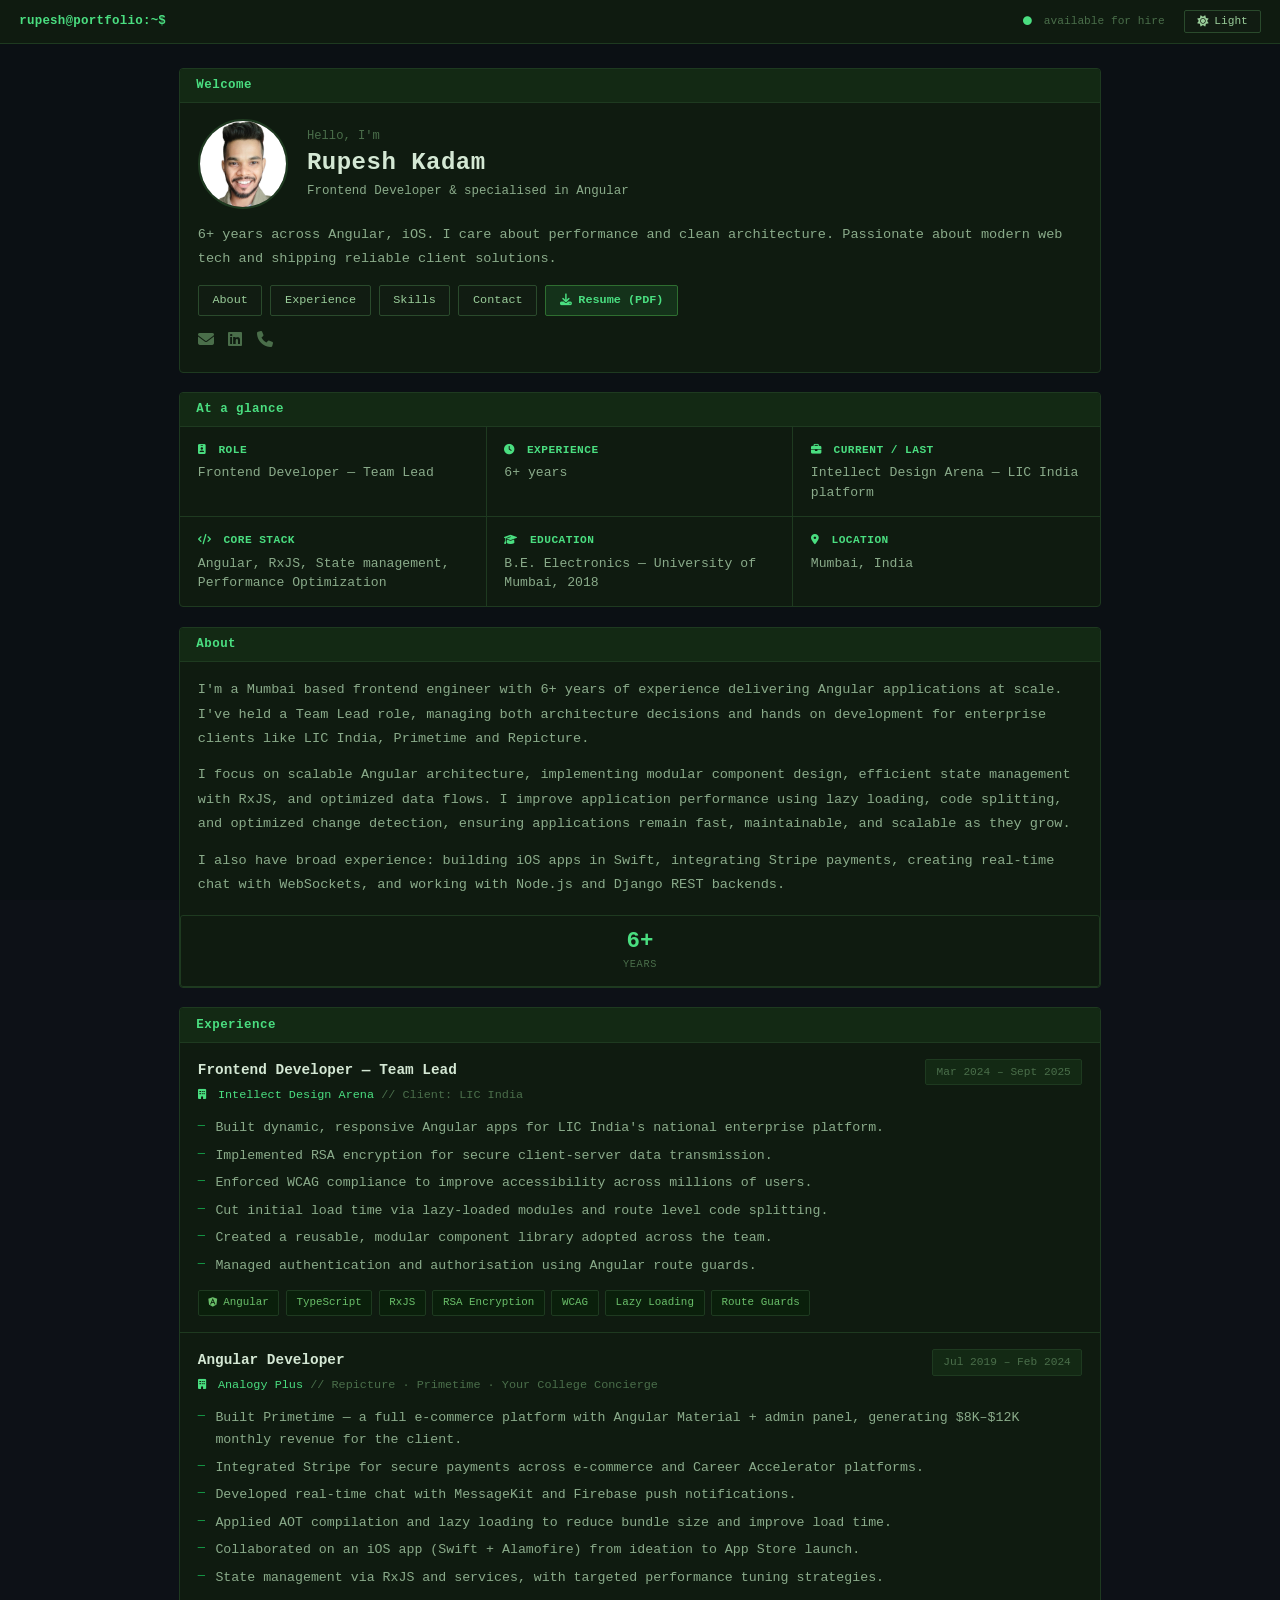
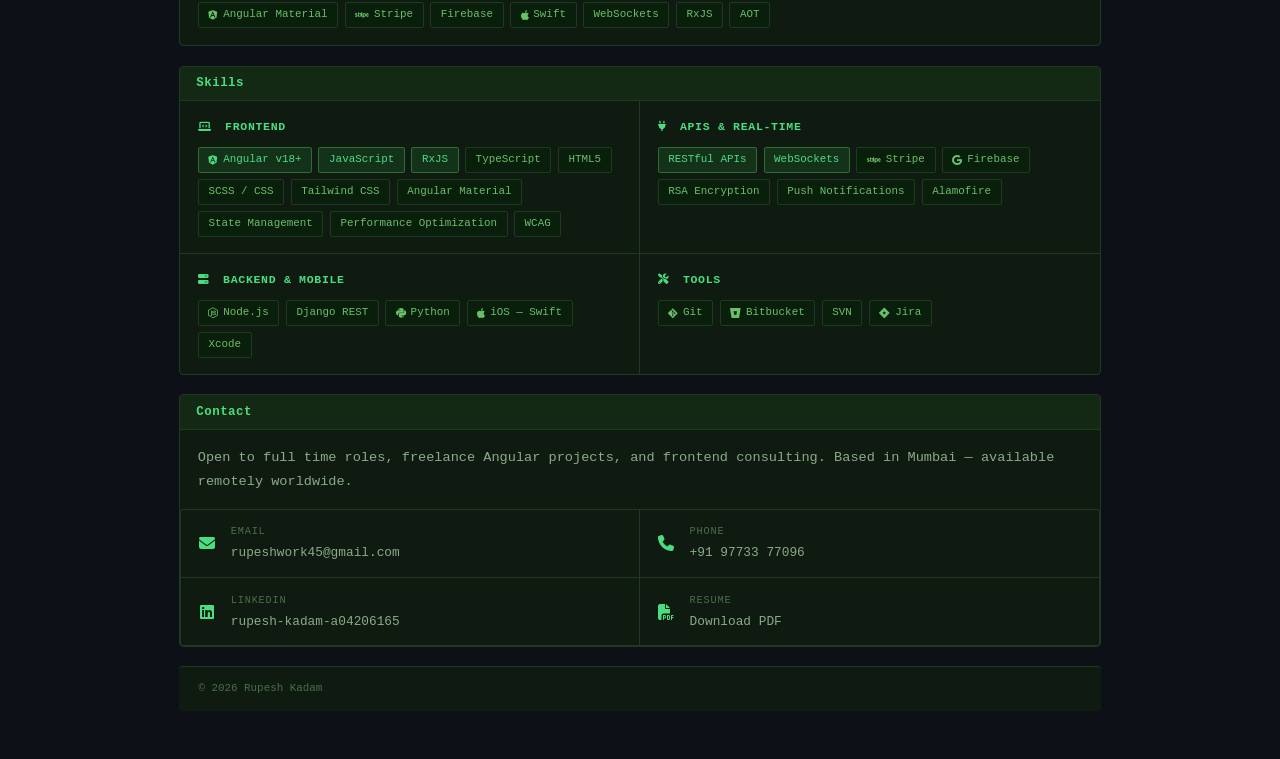
==== index.html @ ae4f2c6d "new site yayyy" ====
<!DOCTYPE html>
<html lang="en" data-theme="dark">
<head>
  <meta charset="UTF-8" />
  <meta name="viewport" content="width=device-width, initial-scale=1.0"/>
  <title>Rupesh Kadam — Angular Developer</title>
  <link rel="stylesheet" href="https://cdnjs.cloudflare.com/ajax/libs/font-awesome/6.5.1/css/all.min.css"/>
  <link rel="stylesheet" href="style2.css"/>
</head>
<body>
<canvas id="matrix-bg"></canvas>
  <!-- ░░ HEADER BAR ░░ -->
  <div class="topbar">
    <span class="topbar-name">rupesh@portfolio:~$</span>
    <div class="topbar-right">
      <span class="topbar-status"><i class="fa-solid fa-circle"></i> available for hire</span>
      <button id="themeToggle" class="theme-toggle">
        <i class="fa-solid fa-sun" id="themeIcon"></i>
        <span id="themeLabel">Light</span>
      </button>
    </div>
  </div>

  <main>

    <!-- ░░ SECTION: WELCOME ░░ -->
    <section class="card" id="welcome">
      <div class="card-label">Welcome</div>
      <div class="welcome-top">
        <img src="rupesh.jpg" alt="Rupesh Kadam" class="avatar"/>
        <div class="welcome-intro">
          <p class="hello-line">Hello, I'm</p>
          <h1 class="name">Rupesh Kadam</h1>
          <p class="tagline">Frontend Developer &amp; specialised in Angular</p>
        </div>
      </div>
      <p class="bio">
        6+ years across Angular, iOS. I care about performance and clean architecture. Passionate about modern web tech and shipping reliable client solutions.
      </p>
      <div class="btn-row">
        <a href="#about" class="btn">About</a>
        <a href="#experience" class="btn">Experience</a>
        <a href="#skills" class="btn">Skills</a>
        <a href="#contact" class="btn">Contact</a>
        <a href="rupeshresume2026.pdf" download class="btn btn-accent"><i class="fa-solid fa-download"></i> Resume (PDF)</a>
      </div>
      <div class="social-row">
        <a href="mailto:rupeshwork45@gmail.com" title="Email"><i class="fa-solid fa-envelope"></i></a>
        <a href="https://www.linkedin.com/in/rupesh-kadam-a04206165/" target="_blank" title="LinkedIn"><i class="fa-brands fa-linkedin"></i></a>
        <a href="tel:+919773377096" title="Phone"><i class="fa-solid fa-phone"></i></a>
      </div>
    </section>

    <!-- ░░ SECTION: AT A GLANCE ░░ -->
    <section class="card" id="glance">
      <div class="card-label">At a glance</div>
      <div class="glance-grid">
        <div class="glance-item">
          <span class="gi-key"><i class="fa-solid fa-id-badge"></i> Role</span>
          <span class="gi-val">Frontend Developer — Team Lead</span>
        </div>
        <div class="glance-item">
          <span class="gi-key"><i class="fa-solid fa-clock"></i> Experience</span>
          <span class="gi-val">6+ years</span>
        </div>
        <div class="glance-item">
          <span class="gi-key"><i class="fa-solid fa-briefcase"></i> Current / Last</span>
          <span class="gi-val">Intellect Design Arena — LIC India platform</span>
        </div>
        <div class="glance-item">
          <span class="gi-key"><i class="fa-solid fa-code"></i> Core Stack</span>
          <span class="gi-val">Angular, RxJS, State management, Performance Optimization</span>
        </div>
        <div class="glance-item">
          <span class="gi-key"><i class="fa-solid fa-graduation-cap"></i> Education</span>
          <span class="gi-val">B.E. Electronics — University of Mumbai, 2018</span>
        </div>
        <div class="glance-item">
          <span class="gi-key"><i class="fa-solid fa-location-dot"></i> Location</span>
          <span class="gi-val">Mumbai, India</span>
        </div>
      </div>
    </section>

    <!-- ░░ SECTION: ABOUT ░░ -->
    <section class="card" id="about">
      <div class="card-label">About</div>
      <p class="body-text">
        I'm a Mumbai based frontend engineer with 6+ years of experience delivering Angular applications at scale. I've held a Team Lead role, managing both architecture decisions and hands on development for enterprise clients like LIC India, Primetime and Repicture.
      </p>
      <p class="body-text">
        I focus on scalable Angular architecture, implementing modular component design, efficient state management with RxJS, and optimized data flows. I improve application performance using lazy loading, code splitting, and optimized change detection, ensuring applications remain fast, maintainable, and scalable as they grow.
      </p>
      <p class="body-text">
        I also have broad experience: building iOS apps in Swift, integrating Stripe payments, creating real-time chat with WebSockets, and working with Node.js and Django REST backends.
      </p>

      <div class="stats-row">
        <div class="stat">
          <span class="stat-n">6+</span>
          <span class="stat-l">Years</span>
        </div>
        <!-- <div class="stat-div"></div>
        <div class="stat">
          <span class="stat-n">5+</span>
          <span class="stat-l">Clients</span>
        </div> -->
        <!-- <div class="stat-div"></div>
        <div class="stat">
          <span class="stat-n">$12K</span>
          <span class="stat-l">Monthly Rev.</span>
        </div>
        <div class="stat-div"></div>
        <div class="stat">
          <span class="stat-n">2</span>
          <span class="stat-l">Platforms</span>
        </div> -->
      </div>
    </section>

    <!-- ░░ SECTION: EXPERIENCE ░░ -->
    <section class="card" id="experience">
      <div class="card-label">Experience</div>

      <div class="exp-block">
        <div class="exp-header">
          <div>
            <p class="exp-role">Frontend Developer — Team Lead</p>
            <p class="exp-company"><i class="fa-solid fa-building"></i> Intellect Design Arena <span>// Client: LIC India</span></p>
          </div>
          <span class="exp-period">Mar 2024 – Sept 2025</span>
        </div>
        <ul class="exp-list">
          <li>Built dynamic, responsive Angular apps for LIC India's national enterprise platform.</li>
          <li>Implemented RSA encryption for secure client-server data transmission.</li>
          <li>Enforced WCAG compliance to improve accessibility across millions of users.</li>
          <li>Cut initial load time via lazy-loaded modules and route level code splitting.</li>
          <li>Created a reusable, modular component library adopted across the team.</li>
          <li>Managed authentication and authorisation using Angular route guards.</li>
        </ul>
        <div class="tag-row">
          <span class="tag"><i class="fa-brands fa-angular"></i> Angular</span>
          <span class="tag">TypeScript</span>
          <span class="tag">RxJS</span>
          <span class="tag">RSA Encryption</span>
          <span class="tag">WCAG</span>
          <span class="tag">Lazy Loading</span>
          <span class="tag">Route Guards</span>
        </div>
      </div>

      <div class="exp-divider"></div>

      <div class="exp-block">
        <div class="exp-header">
          <div>
            <p class="exp-role">Angular Developer</p>
            <p class="exp-company"><i class="fa-solid fa-building"></i> Analogy Plus <span>// Repicture · Primetime · Your College Concierge</span></p>
          </div>
          <span class="exp-period">Jul 2019 – Feb 2024</span>
        </div>
        <ul class="exp-list">
          <li>Built Primetime — a full e-commerce platform with Angular Material + admin panel, generating $8K–$12K monthly revenue for the client.</li>
          <li>Integrated Stripe for secure payments across e-commerce and Career Accelerator platforms.</li>
          <li>Developed real-time chat with MessageKit and Firebase push notifications.</li>
          <li>Applied AOT compilation and lazy loading to reduce bundle size and improve load time.</li>
          <li>Collaborated on an iOS app (Swift + Alamofire) from ideation to App Store launch.</li>
          <li>State management via RxJS and services, with targeted performance tuning strategies.</li>
        </ul>
        <div class="tag-row">
          <span class="tag"><i class="fa-brands fa-angular"></i> Angular Material</span>
          <span class="tag"><i class="fa-brands fa-stripe"></i> Stripe</span>
          <span class="tag">Firebase</span>
          <span class="tag"><i class="fa-brands fa-apple"></i> Swift</span>
          <span class="tag">WebSockets</span>
          <span class="tag">RxJS</span>
          <span class="tag">AOT</span>
        </div>
      </div>
    </section>

    <!-- ░░ SECTION: SKILLS ░░ -->
    <section class="card" id="skills">
      <div class="card-label">Skills</div>
      <div class="skills-grid">

        <div class="skill-group">
          <p class="sg-title"><i class="fa-solid fa-laptop-code"></i> Frontend</p>
          <div class="tag-row">
            <span class="tag accent"><i class="fa-brands fa-angular"></i> Angular v18+</span>
            <span class="tag accent">JavaScript</span>
            <span class="tag accent">RxJS</span>
            <span class="tag ">TypeScript</span>
            <span class="tag">HTML5</span>
            <span class="tag">SCSS / CSS</span>
            <span class="tag">Tailwind CSS</span>
            <span class="tag">Angular Material</span>
            <span class="tag">State Management</span>
            <span class="tag">Performance Optimization</span>
            <span class="tag">WCAG</span>
          </div>
        </div>

        <div class="skill-group">
          <p class="sg-title"><i class="fa-solid fa-plug"></i> APIs &amp; Real-Time</p>
          <div class="tag-row">
            <span class="tag accent">RESTful APIs</span>
            <span class="tag accent">WebSockets</span>
            <span class="tag"><i class="fa-brands fa-stripe"></i> Stripe</span>
            <span class="tag"><i class="fa-brands fa-google"></i> Firebase</span>
            <span class="tag">RSA Encryption</span>
            <span class="tag">Push Notifications</span>
            <span class="tag">Alamofire</span>
          </div>
        </div>

        <div class="skill-group">
          <p class="sg-title"><i class="fa-solid fa-server"></i> Backend &amp; Mobile</p>
          <div class="tag-row">
            <span class="tag"><i class="fa-brands fa-node-js"></i> Node.js</span>
            <span class="tag">Django REST</span>
            <span class="tag"><i class="fa-brands fa-python"></i> Python</span>
            <span class="tag"><i class="fa-brands fa-apple"></i> iOS — Swift</span>
            <span class="tag">Xcode</span>
          </div>
        </div>

        <div class="skill-group">
          <p class="sg-title"><i class="fa-solid fa-screwdriver-wrench"></i> Tools</p>
          <div class="tag-row">
            <span class="tag"><i class="fa-brands fa-git-alt"></i> Git</span>
            <span class="tag"><i class="fa-brands fa-bitbucket"></i> Bitbucket</span>
            <span class="tag">SVN</span>
            <span class="tag"><i class="fa-brands fa-jira"></i> Jira</span>
          </div>
        </div>

      </div>
    </section>

    <!-- ░░ SECTION: CONTACT ░░ -->
    <section class="card" id="contact">
      <div class="card-label">Contact</div>
      <p class="body-text">Open to full time roles, freelance Angular projects, and frontend consulting. Based in Mumbai — available remotely worldwide.</p>

      <div class="contact-grid">
        <a href="mailto:rupeshwork45@gmail.com" class="contact-item">
          <i class="fa-solid fa-envelope ci-icon"></i>
          <div>
            <span class="ci-label">Email</span>
            <span class="ci-val">rupeshwork45@gmail.com</span>
          </div>
        </a>
        <a href="tel:+919773377096" class="contact-item">
          <i class="fa-solid fa-phone ci-icon"></i>
          <div>
            <span class="ci-label">Phone</span>
            <span class="ci-val">+91 97733 77096</span>
          </div>
        </a>
        <a href="https://www.linkedin.com/in/rupesh-kadam-a04206165/" target="_blank" class="contact-item">
          <i class="fa-brands fa-linkedin ci-icon"></i>
          <div>
            <span class="ci-label">LinkedIn</span>
            <span class="ci-val">rupesh-kadam-a04206165</span>
          </div>
        </a>
        <a href="rupeshresume2026.pdf" download class="contact-item">
          <i class="fa-solid fa-file-pdf ci-icon"></i>
          <div>
            <span class="ci-label">Resume</span>
            <span class="ci-val">Download PDF</span>
          </div>
        </a>
      </div>
    </section>

    <!-- ░░ FOOTER ░░ -->
    <div class="footer">
      <span>© 2026 Rupesh Kadam</span>
      <!-- <span>Built with HTML · CSS · JS</span> -->
    </div>

  </main>

  <script src="main2.js"></script>
</body>
</html>
---- style2.css ----
/* =====================================================
   RUPESH KADAM — Terminal Card Style Portfolio
   Font: Menlo, Consolas, monospace throughout
   ===================================================== */

/* ── VARIABLES ── */
:root {
  --bg:          #0d1117;
  --card-bg:     #0f1b10;
  --card-border: #1e3a20;
  --label-bg:    #132914;
  --label-text:  #4ade80;
  --text:        #d4e8d4;
  --text-dim:    #8aab8a;
  --text-muted:  #4a6e4a;
  --accent:      #4ade80;
  --accent-dim:  #16a34a;
  --tag-bg:      #0a1f0b;
  --tag-border:  #1e3a20;
  --tag-text:    #6abf6a;
  --tag-acc-bg:  #14321a;
  --tag-acc-bdr: #2e6e30;
  --tag-acc-txt: #4ade80;
  --btn-bg:      #111c12;
  --btn-border:  #2a4a2c;
  --btn-text:    #9acd9a;
  --mono:        Menlo, Consolas, 'Courier New', monospace;
}

[data-theme="light"] {
  --bg:          #f0f7f0;
  --card-bg:     #ffffff;
  --card-border: #b8d8b8;
  --label-bg:    #e0f0e0;
  --label-text:  #166534;
  --text:        #0a1f0a;
  --text-dim:    #2d5a2d;
  --text-muted:  #6a9a6a;
  --accent:      #16a34a;
  --accent-dim:  #15803d;
  --tag-bg:      #f0faf0;
  --tag-border:  #a8d0a8;
  --tag-text:    #1e6e1e;
  --tag-acc-bg:  #dcf5e0;
  --tag-acc-bdr: #6abf6a;
  --tag-acc-txt: #14532d;
  --btn-bg:      #f4fbf4;
  --btn-border:  #9acc9a;
  --btn-text:    #1e5a1e;
}

/* ── RESET ── */
*, *::before, *::after { box-sizing: border-box; margin: 0; padding: 0; }
html { scroll-behavior: smooth; }

body {
  background: var(--bg);
  color: var(--text);
  font-family: var(--mono);
  font-size: 14px;
  line-height: 1.65;
  transition: background 0.3s, color 0.3s;
}

a { text-decoration: none; color: inherit; }

/* ── MATRIX BACKGROUND ── */
#matrix-bg {
  position: fixed;
  top: 0; left: 0;
  width: 100%; height: 100%;
  z-index: 0;
  pointer-events: none;
  opacity: 0.4;
  transition: opacity 0.4s;
}
[data-theme="light"] #matrix-bg { opacity: 0.035; }

/* push all content above canvas */
.topbar, main { position: relative; z-index: 1; }

/* ── TOPBAR ── */
.topbar {
  position: sticky;
  top: 0;
  z-index: 100;
  background: var(--card-bg);
  border-bottom: 1px solid var(--card-border);
  display: flex;
  align-items: center;
  justify-content: space-between;
  padding: 0.6rem 1.2rem;
  font-family: var(--mono);
  font-size: 0.78rem;
}
.topbar-name {
  color: var(--accent);
  font-weight: 700;
  letter-spacing: 0.02em;
}
.topbar-right {
  display: flex;
  align-items: center;
  gap: 1.2rem;
}
.topbar-status {
  font-size: 0.7rem;
  color: var(--text-muted);
}
.topbar-status i {
  color: var(--accent);
  font-size: 0.55rem;
  margin-right: 5px;
  animation: pulse 2s infinite;
}
@keyframes pulse {
  0%, 100% { opacity: 1; }
  50%       { opacity: 0.3; }
}

.theme-toggle {
  background: var(--btn-bg);
  border: 1px solid var(--btn-border);
  color: var(--btn-text);
  font-family: var(--mono);
  font-size: 0.7rem;
  padding: 0.3rem 0.75rem;
  cursor: pointer;
  display: flex;
  align-items: center;
  gap: 0.4rem;
  transition: all 0.2s;
  border-radius: 2px;
}
.theme-toggle:hover {
  border-color: var(--accent);
  color: var(--accent);
}

/* ── MAIN LAYOUT ── */
main {
  max-width: 960px;
  margin: 0 auto;
  padding: 1.5rem 1.2rem 3rem;
  display: flex;
  flex-direction: column;
  gap: 1.2rem;
}

/* ── CARD ── */
.card {
  background: var(--card-bg);
  border: 1px solid var(--card-border);
  border-radius: 4px;
  overflow: hidden;
}

.card-label {
  background: var(--label-bg);
  color: var(--label-text);
  font-family: var(--mono);
  font-size: 0.78rem;
  font-weight: 700;
  letter-spacing: 0.04em;
  padding: 0.4rem 1rem;
  border-bottom: 1px solid var(--card-border);
}

/* card inner padding wrapper */
.card > *:not(.card-label) {
  padding-left: 1.1rem;
  padding-right: 1.1rem;
}
.card > *:nth-child(2) { padding-top: 1rem; }
.card > *:last-child   { padding-bottom: 1.1rem; }

/* ── WELCOME ── */
.welcome-top {
  display: flex;
  align-items: center;
  gap: 1.2rem;
  padding-top: 1rem !important;
}
.avatar {
  width: 90px;
  height: 90px;
  border-radius: 50%;
  border: 2px solid var(--card-border);
  object-fit: cover;
  object-position: center top;
  flex-shrink: 0;
}
.welcome-intro { display: flex; flex-direction: column; gap: 0.2rem; }
.hello-line {
  font-size: 0.76rem;
  color: var(--text-muted);
  padding: 0 !important;
}
.name {
  font-size: 1.5rem;
  font-weight: 700;
  color: var(--text);
  line-height: 1.2;
  letter-spacing: 0.02em;
  padding: 0 !important;
}
.tagline {
  font-size: 0.78rem;
  color: var(--text-dim);
  padding: 0 !important;
}

.bio {
  font-size: 0.85rem;
  color: var(--text-dim);
  line-height: 1.75;
  margin-top: 0.85rem;
  padding-top: 0 !important;
}

/* ── BUTTONS ── */
.btn-row {
  display: flex;
  flex-wrap: wrap;
  gap: 0.5rem;
  margin-top: 0.9rem;
  padding-top: 0 !important;
}
.btn {
  background: var(--btn-bg);
  border: 1px solid var(--btn-border);
  color: var(--btn-text);
  font-family: var(--mono);
  font-size: 0.74rem;
  padding: 0.3rem 0.85rem;
  cursor: pointer;
  border-radius: 2px;
  transition: all 0.18s;
  display: inline-flex;
  align-items: center;
  gap: 0.4rem;
}
.btn:hover {
  border-color: var(--accent);
  color: var(--accent);
  background: var(--tag-acc-bg);
}
.btn.btn-accent {
  background: var(--tag-acc-bg);
  border-color: var(--tag-acc-bdr);
  color: var(--accent);
  font-weight: 700;
}
.btn.btn-accent:hover {
  background: var(--accent);
  color: var(--card-bg);
}

/* social row */
.social-row {
  display: flex;
  gap: 0.9rem;
  margin-top: 0.75rem;
  padding-top: 0 !important;
  padding-bottom: 1.1rem;
}
.social-row a {
  color: var(--text-muted);
  font-size: 1rem;
  transition: color 0.18s;
}
.social-row a:hover { color: var(--accent); }

/* ── AT A GLANCE ── */
.glance-grid {
  display: grid;
  grid-template-columns: 1fr 1fr 1fr;
  gap: 0;
  padding: 0 !important;
}
.glance-item {
  padding: 0.85rem 1.1rem;
  border-right: 1px solid var(--card-border);
  border-bottom: 1px solid var(--card-border);
  display: flex;
  flex-direction: column;
  gap: 0.25rem;
}
.glance-item:nth-child(3),
.glance-item:nth-child(6) { border-right: none; }
.glance-item:nth-child(4),
.glance-item:nth-child(5),
.glance-item:nth-child(6) { border-bottom: none; }

.gi-key {
  font-size: 0.7rem;
  color: var(--accent);
  font-weight: 700;
  letter-spacing: 0.04em;
  text-transform: uppercase;
}
.gi-key i { margin-right: 5px; font-size: 0.65rem; }
.gi-val {
  font-size: 0.82rem;
  color: var(--text-dim);
  line-height: 1.5;
}

/* ── ABOUT ── */
.body-text {
  font-size: 0.85rem;
  color: var(--text-dim);
  line-height: 1.8;
  margin-bottom: 0.75rem;
}
.body-text:last-of-type { margin-bottom: 0; }

.stats-row {
  display: flex;
  align-items: center;
  gap: 0;
  margin-top: 1.1rem;
  border: 1px solid var(--card-border);
  border-radius: 3px;
  overflow: hidden;
  padding: 0 !important;
}
.stat {
  flex: 1;
  display: flex;
  flex-direction: column;
  align-items: center;
  padding: 0.85rem 0.5rem;
  gap: 0.2rem;
}
.stat-div {
  width: 1px;
  background: var(--card-border);
  align-self: stretch;
  padding: 0 !important;
}
.stat-n {
  font-size: 1.4rem;
  font-weight: 700;
  color: var(--accent);
  line-height: 1;
}
.stat-l {
  font-size: 0.64rem;
  color: var(--text-muted);
  text-transform: uppercase;
  letter-spacing: 0.06em;
}

/* ── EXPERIENCE ── */
.exp-block { padding: 1rem 1.1rem; }
.exp-divider {
  height: 1px;
  background: var(--card-border);
  margin: 0;
  padding: 0 !important;
}

.exp-header {
  display: flex;
  justify-content: space-between;
  align-items: flex-start;
  gap: 1rem;
  margin-bottom: 0.75rem;
  flex-wrap: wrap;
}
.exp-role {
  font-size: 0.9rem;
  font-weight: 700;
  color: var(--text);
  margin-bottom: 0.2rem;
  padding: 0 !important;
}
.exp-company {
  font-size: 0.74rem;
  color: var(--accent);
  padding: 0 !important;
}
.exp-company i { margin-right: 5px; font-size: 0.68rem; }
.exp-company span { color: var(--text-muted); }
.exp-period {
  font-size: 0.7rem;
  color: var(--text-muted);
  white-space: nowrap;
  background: var(--label-bg);
  border: 1px solid var(--card-border);
  padding: 0.2rem 0.65rem;
  border-radius: 2px;
  flex-shrink: 0;
}

.exp-list {
  list-style: none;
  display: flex;
  flex-direction: column;
  gap: 0.35rem;
  margin-bottom: 0.85rem;
}
.exp-list li {
  font-size: 0.83rem;
  color: var(--text-dim);
  padding-left: 1.1rem;
  position: relative;
  line-height: 1.65;
}
.exp-list li::before {
  content: '—';
  position: absolute;
  left: 0;
  color: var(--accent-dim);
  font-size: 0.75rem;
}

/* ── TAG ROW ── */
.tag-row {
  display: flex;
  flex-wrap: wrap;
  gap: 0.4rem;
  padding: 0 !important;
}
.tag {
  font-family: var(--mono);
  font-size: 0.68rem;
  background: var(--tag-bg);
  border: 1px solid var(--tag-border);
  color: var(--tag-text);
  padding: 0.18rem 0.6rem;
  border-radius: 2px;
  cursor: default;
  transition: all 0.18s;
  display: inline-flex;
  align-items: center;
  gap: 0.3rem;
}
.tag:hover {
  border-color: var(--accent-dim);
  color: var(--accent);
}
.tag.accent {
  background: var(--tag-acc-bg);
  border-color: var(--tag-acc-bdr);
  color: var(--tag-acc-txt);
}

/* ── SKILLS ── */
.skills-grid {
  display: grid;
  grid-template-columns: 1fr 1fr;
  gap: 0;
  padding: 0 !important;
}
.skill-group {
  padding: 1rem 1.1rem;
  border-right: 1px solid var(--card-border);
  border-bottom: 1px solid var(--card-border);
}
.skill-group:nth-child(even)  { border-right: none; }
.skill-group:nth-child(3),
.skill-group:nth-child(4)     { border-bottom: none; }

.sg-title {
  font-size: 0.72rem;
  font-weight: 700;
  color: var(--accent);
  text-transform: uppercase;
  letter-spacing: 0.06em;
  margin-bottom: 0.7rem;
  padding: 0 !important;
}
.sg-title i { margin-right: 6px; font-size: 0.66rem; }

/* ── CONTACT ── */
.contact-grid {
  display: grid;
  grid-template-columns: 1fr 1fr;
  gap: 0;
  margin-top: 0.9rem;
  border: 1px solid var(--card-border);
  border-radius: 3px;
  overflow: hidden;
  padding: 0 !important;
}
.contact-item {
  display: flex;
  align-items: center;
  gap: 0.85rem;
  padding: 0.85rem 1rem;
  border-right: 1px solid var(--card-border);
  border-bottom: 1px solid var(--card-border);
  transition: background 0.18s;
  color: inherit;
}
.contact-item:nth-child(even) { border-right: none; }
.contact-item:nth-child(3),
.contact-item:nth-child(4)    { border-bottom: none; }
.contact-item:hover { background: var(--label-bg); }

.ci-icon {
  color: var(--accent);
  font-size: 1rem;
  width: 20px;
  text-align: center;
  flex-shrink: 0;
}
.ci-label {
  display: block;
  font-size: 0.64rem;
  color: var(--text-muted);
  text-transform: uppercase;
  letter-spacing: 0.08em;
  margin-bottom: 2px;
}
.ci-val {
  display: block;
  font-size: 0.8rem;
  color: var(--text-dim);
}

/* ── FOOTER ── */
.footer {
  display: flex;
  justify-content: space-between;
  font-size: 0.68rem;
  color: var(--text-muted);
  padding: 0.8rem 1.2rem;
  border-top: 1px solid var(--card-border);
  background: var(--card-bg);
  border-radius: 4px;
  margin-top: 0;
}

/* ── RESPONSIVE ── */
@media (max-width: 700px) {
  .glance-grid { grid-template-columns: 1fr 1fr; }
  .glance-item:nth-child(2n) { border-right: none; }
  .glance-item:nth-child(3)  { border-right: 1px solid var(--card-border); }
  .glance-item:nth-child(5),
  .glance-item:nth-child(6)  { border-bottom: none; }
  .glance-item:nth-child(3),
  .glance-item:nth-child(4)  { border-bottom: 1px solid var(--card-border); }

  .skills-grid { grid-template-columns: 1fr; }
  .skill-group { border-right: none; }
  .skill-group:nth-child(3),
  .skill-group:nth-child(4) { border-bottom: 1px solid var(--card-border); }
  .skill-group:last-child    { border-bottom: none; }

  .contact-grid { grid-template-columns: 1fr; }
  .contact-item { border-right: none; border-bottom: 1px solid var(--card-border); }
  .contact-item:last-child { border-bottom: none; }

  .exp-header { flex-direction: column; gap: 0.4rem; }
  .stats-row  { flex-wrap: wrap; }
  .stat       { min-width: 40%; }
}

@media (max-width: 480px) {
  .glance-grid { grid-template-columns: 1fr; }
  .glance-item { border-right: none; border-bottom: 1px solid var(--card-border); }
  .glance-item:last-child { border-bottom: none; }
  .welcome-top { flex-direction: column; align-items: flex-start; }
  .btn-row { gap: 0.4rem; }
  main { padding: 1rem 0.7rem 2rem; }
}
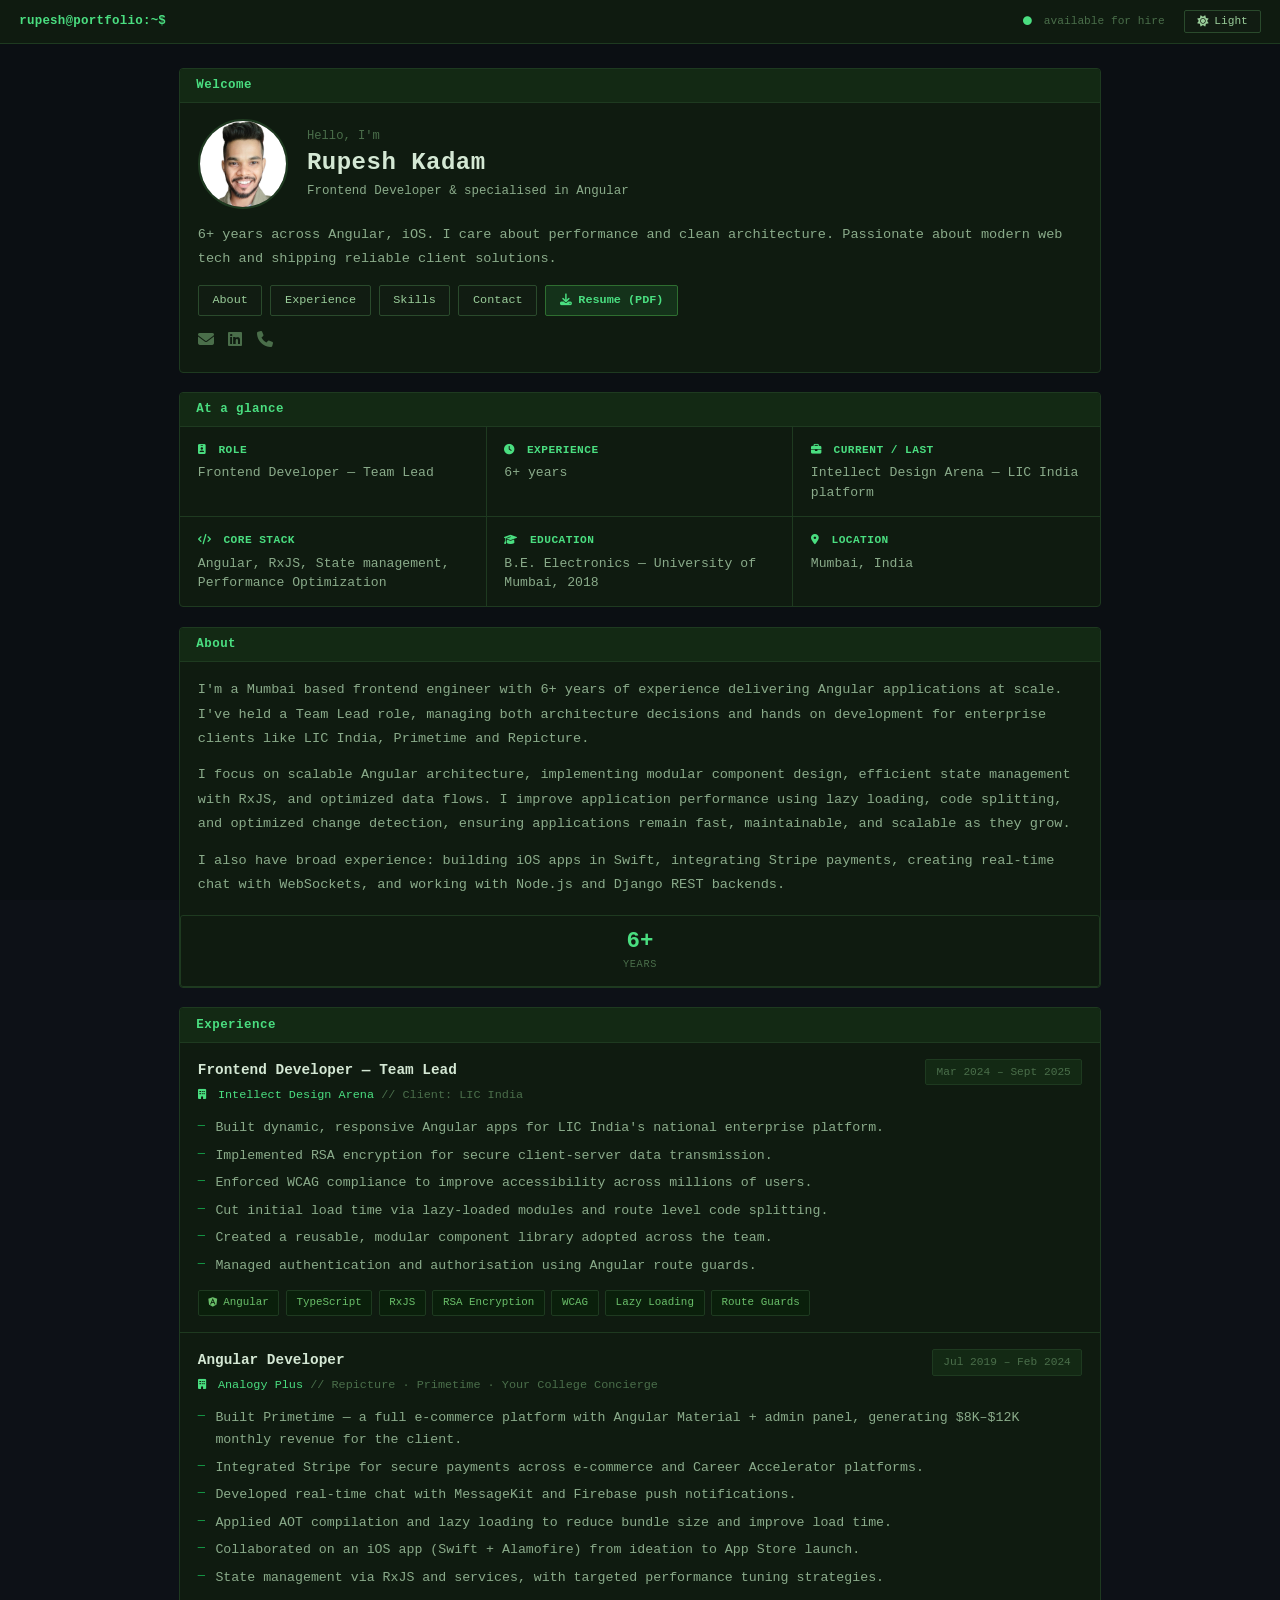
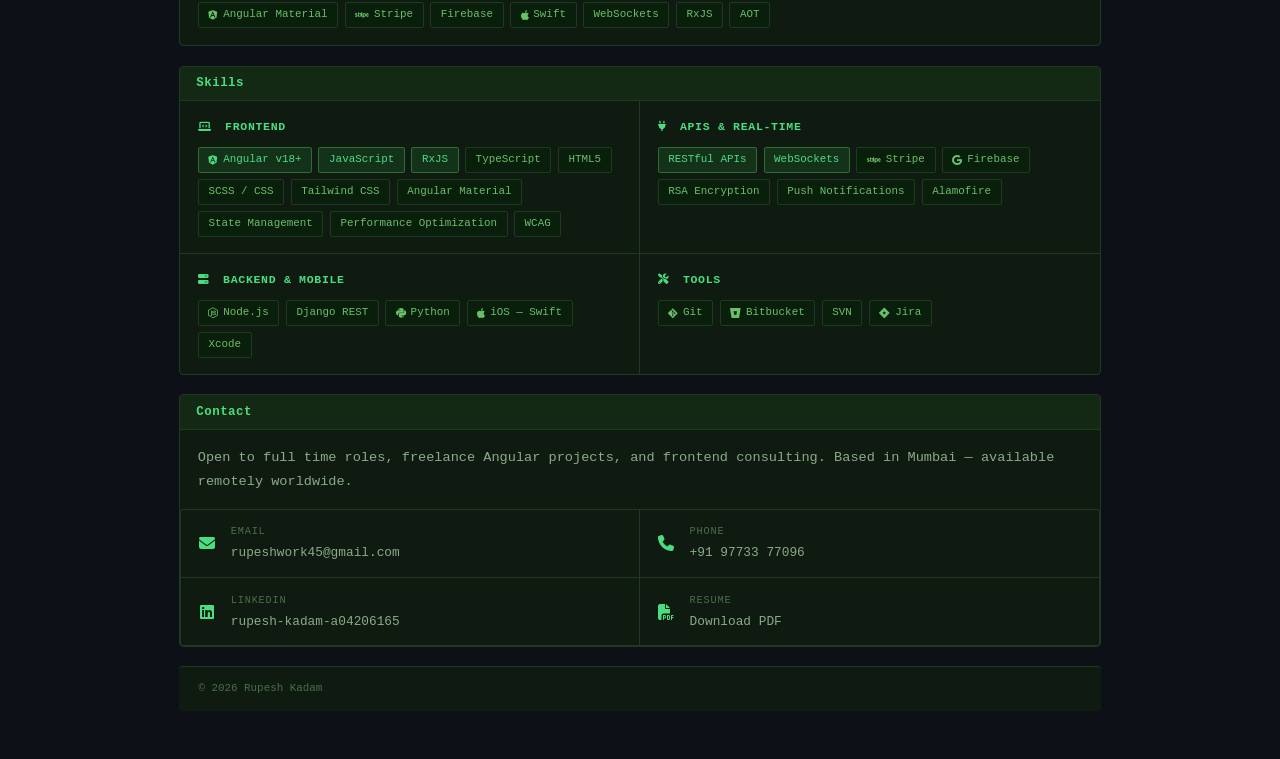
==== commit 82d9c879: "meta tags" ====
--- a/index.html
+++ b/index.html
@@ -1,14 +1,33 @@
 <!DOCTYPE html>
 <html lang="en" data-theme="dark">
+
 <head>
   <meta charset="UTF-8" />
-  <meta name="viewport" content="width=device-width, initial-scale=1.0"/>
-  <title>Rupesh Kadam — Angular Developer</title>
-  <link rel="stylesheet" href="https://cdnjs.cloudflare.com/ajax/libs/font-awesome/6.5.1/css/all.min.css"/>
-  <link rel="stylesheet" href="style2.css"/>
+  <meta name="viewport" content="width=device-width, initial-scale=1.0" />
+  <title>Rupesh Kadam — Senior Angular Developer</title>
+  <meta name="description"
+    content="Senior Frontend Developer with 6+ years across Angular and iOS. Experienced in modular component design, RxJS state management, and performance optimization using lazy loading, code splitting, and efficient change detection strategies.">
+
+  <!-- Open Graph (for LinkedIn, Facebook, WhatsApp, Slack) -->
+  <meta property="og:title" content="Rupesh Kadam — Senior Angular Developer">
+  <meta property="og:description"
+    content="Senior Frontend Developer with 6+ years across Angular and iOS. Expert in scalable frontend architecture, RxJS state management, and high-performance web applications.">
+  <meta property="og:type" content="website">
+  <meta property="og:url" content="https://rupeshkadam.com">
+  <meta property="og:image" content="https://rupeshkadam.com/rupesh.jpg">
+
+  <!-- Twitter / X preview -->
+  <meta name="twitter:card" content="summary_large_image">
+  <meta name="twitter:title" content="Rupesh Kadam — Senior Angular Developer">
+  <meta name="twitter:description"
+    content="Senior Frontend Developer specializing in Angular, RxJS, and scalable frontend architecture. 6+ years building high-performance applications.">
+  <meta name="twitter:image" content="https://rupeshkadam.com/rupesh.jpg">
+  <link rel="stylesheet" href="https://cdnjs.cloudflare.com/ajax/libs/font-awesome/6.5.1/css/all.min.css" />
+  <link rel="stylesheet" href="style2.css" />
 </head>
+
 <body>
-<canvas id="matrix-bg"></canvas>
+  <canvas id="matrix-bg"></canvas>
   <!-- ░░ HEADER BAR ░░ -->
   <div class="topbar">
     <span class="topbar-name">rupesh@portfolio:~$</span>
@@ -27,7 +46,7 @@
     <section class="card" id="welcome">
       <div class="card-label">Welcome</div>
       <div class="welcome-top">
-        <img src="rupesh.jpg" alt="Rupesh Kadam" class="avatar"/>
+        <img src="rupesh.jpg" alt="Rupesh Kadam" class="avatar" />
         <div class="welcome-intro">
           <p class="hello-line">Hello, I'm</p>
           <h1 class="name">Rupesh Kadam</h1>
@@ -35,18 +54,21 @@
         </div>
       </div>
       <p class="bio">
-        6+ years across Angular, iOS. I care about performance and clean architecture. Passionate about modern web tech and shipping reliable client solutions.
+        6+ years across Angular, iOS. I care about performance and clean architecture. Passionate about modern web tech
+        and shipping reliable client solutions.
       </p>
       <div class="btn-row">
         <a href="#about" class="btn">About</a>
         <a href="#experience" class="btn">Experience</a>
         <a href="#skills" class="btn">Skills</a>
         <a href="#contact" class="btn">Contact</a>
-        <a href="rupeshresume2026.pdf" download class="btn btn-accent"><i class="fa-solid fa-download"></i> Resume (PDF)</a>
+        <a href="rupeshresume2026.pdf" download class="btn btn-accent"><i class="fa-solid fa-download"></i> Resume
+          (PDF)</a>
       </div>
       <div class="social-row">
         <a href="mailto:rupeshwork45@gmail.com" title="Email"><i class="fa-solid fa-envelope"></i></a>
-        <a href="https://www.linkedin.com/in/rupesh-kadam-a04206165/" target="_blank" title="LinkedIn"><i class="fa-brands fa-linkedin"></i></a>
+        <a href="https://www.linkedin.com/in/rupesh-kadam-a04206165/" target="_blank" title="LinkedIn"><i
+            class="fa-brands fa-linkedin"></i></a>
         <a href="tel:+919773377096" title="Phone"><i class="fa-solid fa-phone"></i></a>
       </div>
     </section>
@@ -86,13 +108,18 @@
     <section class="card" id="about">
       <div class="card-label">About</div>
       <p class="body-text">
-        I'm a Mumbai based frontend engineer with 6+ years of experience delivering Angular applications at scale. I've held a Team Lead role, managing both architecture decisions and hands on development for enterprise clients like LIC India, Primetime and Repicture.
+        I'm a Mumbai based frontend engineer with 6+ years of experience delivering Angular applications at scale. I've
+        held a Team Lead role, managing both architecture decisions and hands on development for enterprise clients like
+        LIC India, Primetime and Repicture.
       </p>
       <p class="body-text">
-        I focus on scalable Angular architecture, implementing modular component design, efficient state management with RxJS, and optimized data flows. I improve application performance using lazy loading, code splitting, and optimized change detection, ensuring applications remain fast, maintainable, and scalable as they grow.
+        I focus on scalable Angular architecture, implementing modular component design, efficient state management with
+        RxJS, and optimized data flows. I improve application performance using lazy loading, code splitting, and
+        optimized change detection, ensuring applications remain fast, maintainable, and scalable as they grow.
       </p>
       <p class="body-text">
-        I also have broad experience: building iOS apps in Swift, integrating Stripe payments, creating real-time chat with WebSockets, and working with Node.js and Django REST backends.
+        I also have broad experience: building iOS apps in Swift, integrating Stripe payments, creating real-time chat
+        with WebSockets, and working with Node.js and Django REST backends.
       </p>
 
       <div class="stats-row">
@@ -126,7 +153,8 @@
         <div class="exp-header">
           <div>
             <p class="exp-role">Frontend Developer — Team Lead</p>
-            <p class="exp-company"><i class="fa-solid fa-building"></i> Intellect Design Arena <span>// Client: LIC India</span></p>
+            <p class="exp-company"><i class="fa-solid fa-building"></i> Intellect Design Arena <span>// Client: LIC
+                India</span></p>
           </div>
           <span class="exp-period">Mar 2024 – Sept 2025</span>
         </div>
@@ -155,12 +183,14 @@
         <div class="exp-header">
           <div>
             <p class="exp-role">Angular Developer</p>
-            <p class="exp-company"><i class="fa-solid fa-building"></i> Analogy Plus <span>// Repicture · Primetime · Your College Concierge</span></p>
+            <p class="exp-company"><i class="fa-solid fa-building"></i> Analogy Plus <span>// Repicture · Primetime ·
+                Your College Concierge</span></p>
           </div>
           <span class="exp-period">Jul 2019 – Feb 2024</span>
         </div>
         <ul class="exp-list">
-          <li>Built Primetime — a full e-commerce platform with Angular Material + admin panel, generating $8K–$12K monthly revenue for the client.</li>
+          <li>Built Primetime — a full e-commerce platform with Angular Material + admin panel, generating $8K–$12K
+            monthly revenue for the client.</li>
           <li>Integrated Stripe for secure payments across e-commerce and Career Accelerator platforms.</li>
           <li>Developed real-time chat with MessageKit and Firebase push notifications.</li>
           <li>Applied AOT compilation and lazy loading to reduce bundle size and improve load time.</li>
@@ -241,7 +271,8 @@
     <!-- ░░ SECTION: CONTACT ░░ -->
     <section class="card" id="contact">
       <div class="card-label">Contact</div>
-      <p class="body-text">Open to full time roles, freelance Angular projects, and frontend consulting. Based in Mumbai — available remotely worldwide.</p>
+      <p class="body-text">Open to full time roles, freelance Angular projects, and frontend consulting. Based in Mumbai
+        — available remotely worldwide.</p>
 
       <div class="contact-grid">
         <a href="mailto:rupeshwork45@gmail.com" class="contact-item">
@@ -285,4 +316,5 @@
 
   <script src="main2.js"></script>
 </body>
-</html>
+
+</html>
--- a/style2.css
+++ b/style2.css
@@ -88,6 +88,7 @@
   border-bottom: 1px solid var(--card-border);
   display: flex;
   align-items: center;
+  flex-wrap: wrap;
   justify-content: space-between;
   padding: 0.6rem 1.2rem;
   font-family: var(--mono);
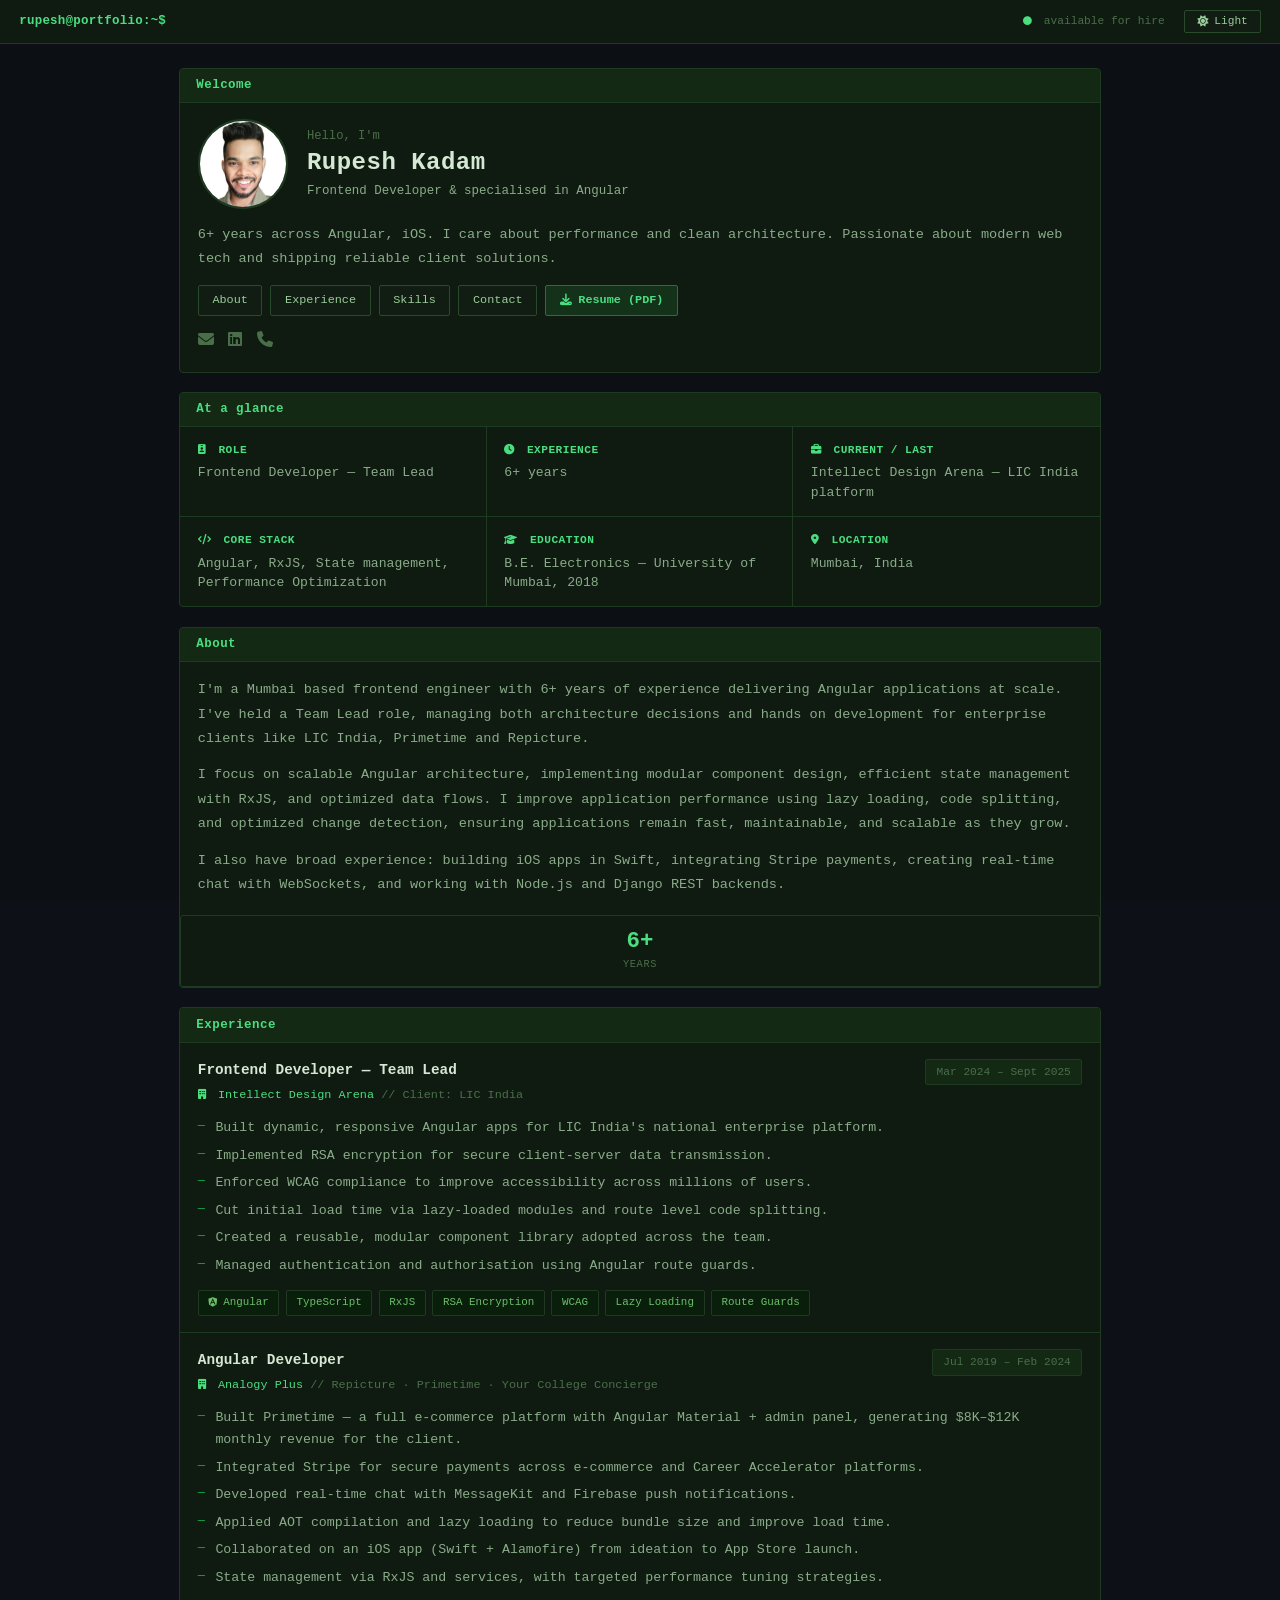
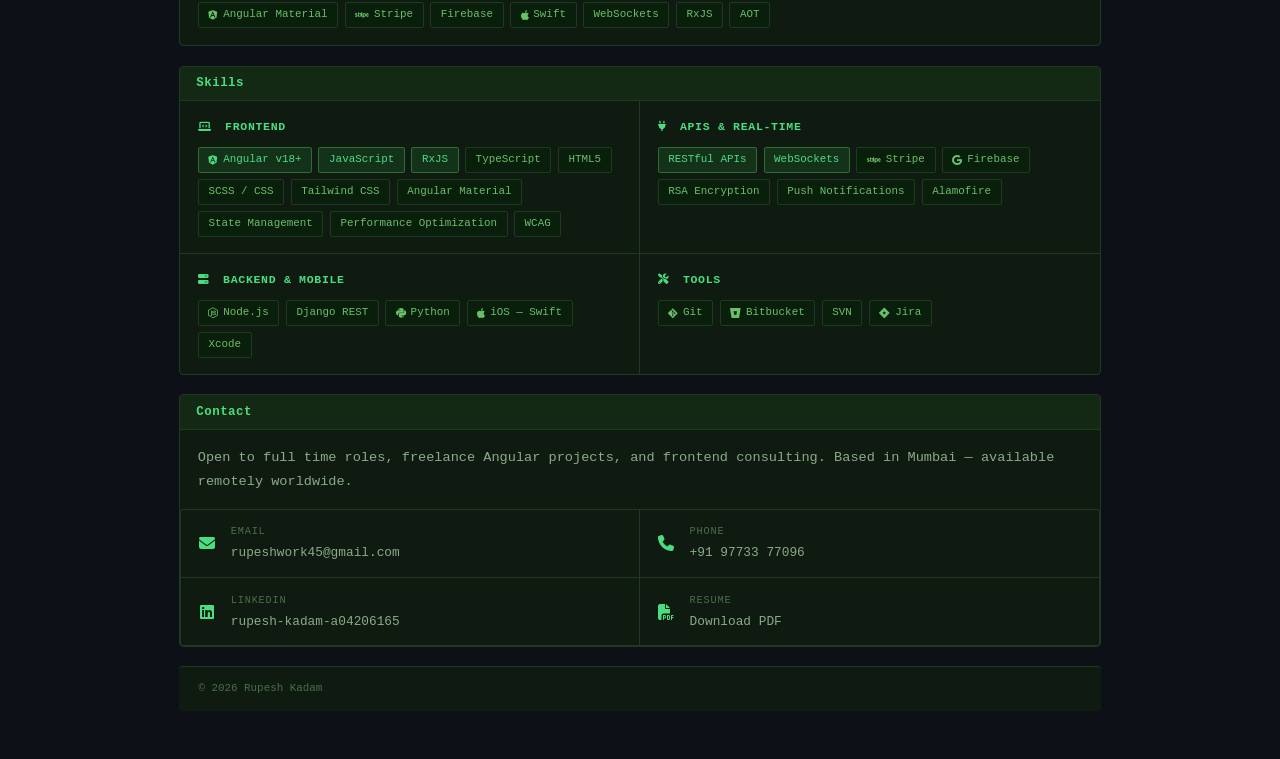
==== commit 0f821961: "meta tags" ====
--- a/index.html
+++ b/index.html
@@ -5,23 +5,29 @@
   <meta charset="UTF-8" />
   <meta name="viewport" content="width=device-width, initial-scale=1.0" />
   <title>Rupesh Kadam — Senior Angular Developer</title>
+
   <meta name="description"
-    content="Senior Frontend Developer with 6+ years across Angular and iOS. Experienced in modular component design, RxJS state management, and performance optimization using lazy loading, code splitting, and efficient change detection strategies.">
-
-  <!-- Open Graph (for LinkedIn, Facebook, WhatsApp, Slack) -->
+    content="Senior Frontend Developer with 6+ years across Angular and iOS. Experienced in scalable frontend architecture, RxJS state management, and performance optimization.">
+
+  <!-- Open Graph -->
   <meta property="og:title" content="Rupesh Kadam — Senior Angular Developer">
   <meta property="og:description"
-    content="Senior Frontend Developer with 6+ years across Angular and iOS. Expert in scalable frontend architecture, RxJS state management, and high-performance web applications.">
+    content="Senior Frontend Developer with 6+ years across Angular and iOS. Expert in scalable frontend architecture, RxJS, and high-performance applications.">
   <meta property="og:type" content="website">
   <meta property="og:url" content="https://rupeshkadam.com">
-  <meta property="og:image" content="https://rupeshkadam.com/rupesh.jpg">
-
-  <!-- Twitter / X preview -->
+
+  <meta property="og:image" content="https://rupeshkadam.com/rupesh.png">
+  <meta property="og:image:secure_url" content="https://rupeshkadam.com/preview.png">
+  <meta property="og:image:type" content="image/png">
+  <meta property="og:image:width" content="1200">
+  <meta property="og:image:height" content="630">
+
+  <!-- Twitter -->
   <meta name="twitter:card" content="summary_large_image">
   <meta name="twitter:title" content="Rupesh Kadam — Senior Angular Developer">
   <meta name="twitter:description"
-    content="Senior Frontend Developer specializing in Angular, RxJS, and scalable frontend architecture. 6+ years building high-performance applications.">
-  <meta name="twitter:image" content="https://rupeshkadam.com/rupesh.jpg">
+    content="Senior Frontend Developer specializing in Angular, RxJS, and scalable frontend architecture.">
+  <meta name="twitter:image" content="https://rupeshkadam.com/rupesh.png">
   <link rel="stylesheet" href="https://cdnjs.cloudflare.com/ajax/libs/font-awesome/6.5.1/css/all.min.css" />
   <link rel="stylesheet" href="style2.css" />
 </head>
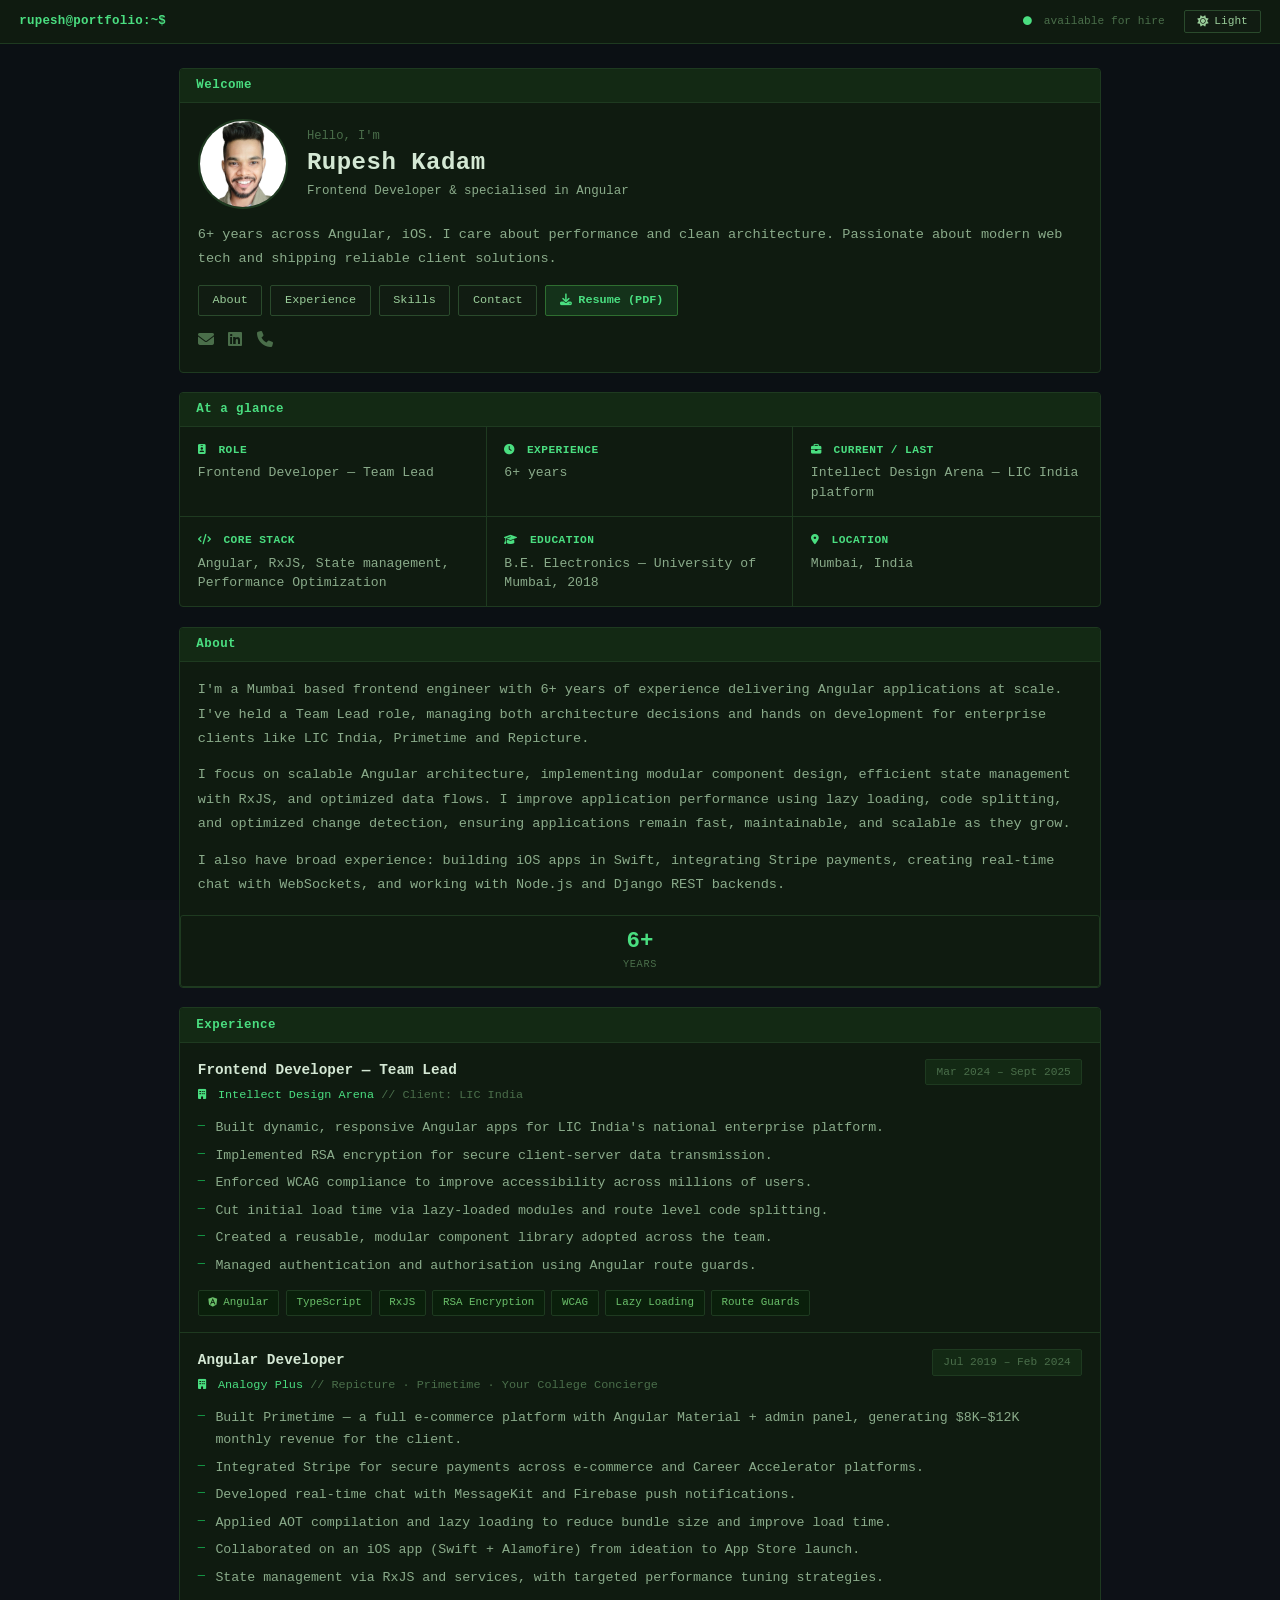
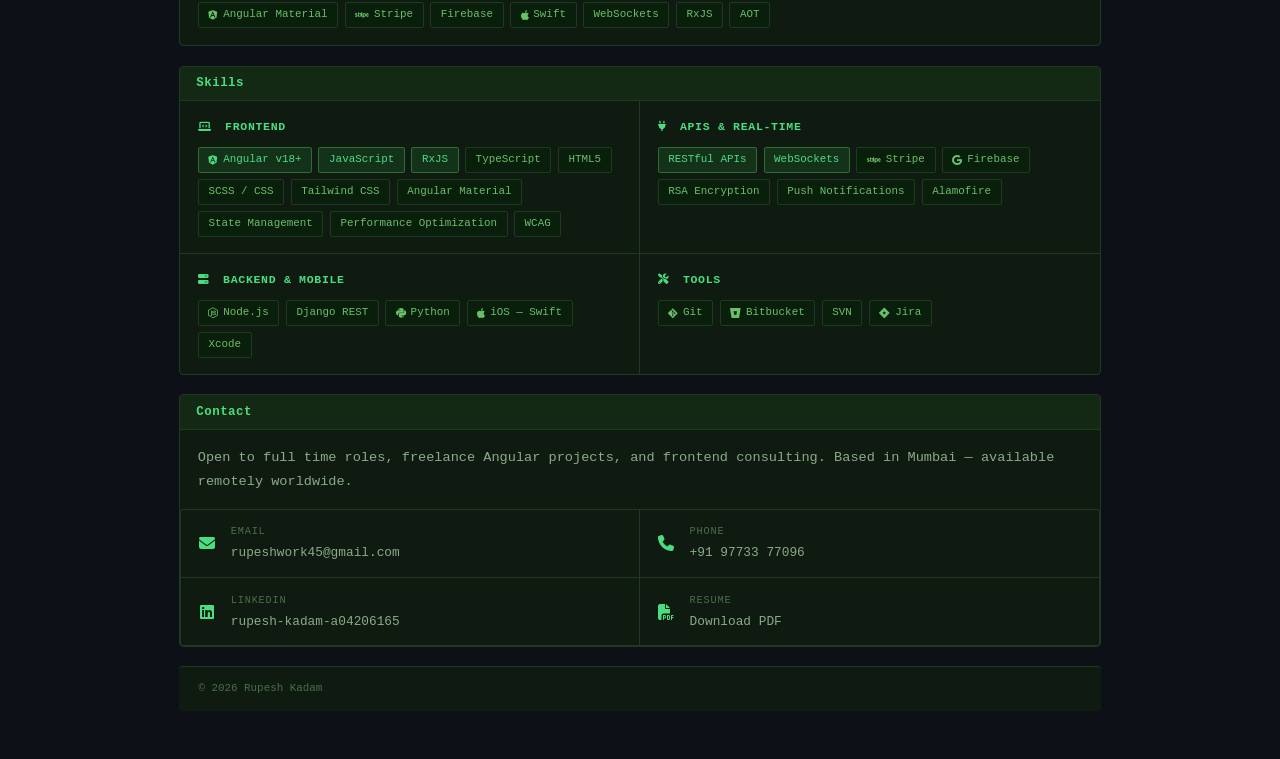
==== commit dfb52c1d: "meta" ====
--- a/index.html
+++ b/index.html
@@ -4,6 +4,7 @@
 <head>
   <meta charset="UTF-8" />
   <meta name="viewport" content="width=device-width, initial-scale=1.0" />
+  <link rel="icon" type="image/png" href="/favicon.png">
   <title>Rupesh Kadam — Senior Angular Developer</title>
 
   <meta name="description"
@@ -11,22 +12,25 @@
 
   <!-- Open Graph -->
   <meta property="og:title" content="Rupesh Kadam — Senior Angular Developer">
+  <meta property="og:site_name" content="Rupesh Kadam Portfolio">
   <meta property="og:description"
     content="Senior Frontend Developer with 6+ years across Angular and iOS. Expert in scalable frontend architecture, RxJS, and high-performance applications.">
   <meta property="og:type" content="website">
+  <meta property="og:image:width" content="400">
+  <meta property="og:image:height" content="400">
   <meta property="og:url" content="https://rupeshkadam.com">
 
   <meta property="og:image" content="https://rupeshkadam.com/rupesh.png">
-  <meta property="og:image:secure_url" content="https://rupeshkadam.com/preview.png">
+  <meta property="og:image:secure_url" content="https://rupeshkadam.com/rupesh.png">
   <meta property="og:image:type" content="image/png">
-  <meta property="og:image:width" content="1200">
-  <meta property="og:image:height" content="630">
+  <meta property="og:image:width" content="400">
+  <meta property="og:image:height" content="400">
 
   <!-- Twitter -->
   <meta name="twitter:card" content="summary_large_image">
   <meta name="twitter:title" content="Rupesh Kadam — Senior Angular Developer">
   <meta name="twitter:description"
-    content="Senior Frontend Developer specializing in Angular, RxJS, and scalable frontend architecture.">
+    content="Senior Frontend Developer with 6+ years across Angular and iOS. Expert in scalable frontend architecture, RxJS, and high-performance applications.">
   <meta name="twitter:image" content="https://rupeshkadam.com/rupesh.png">
   <link rel="stylesheet" href="https://cdnjs.cloudflare.com/ajax/libs/font-awesome/6.5.1/css/all.min.css" />
   <link rel="stylesheet" href="style2.css" />
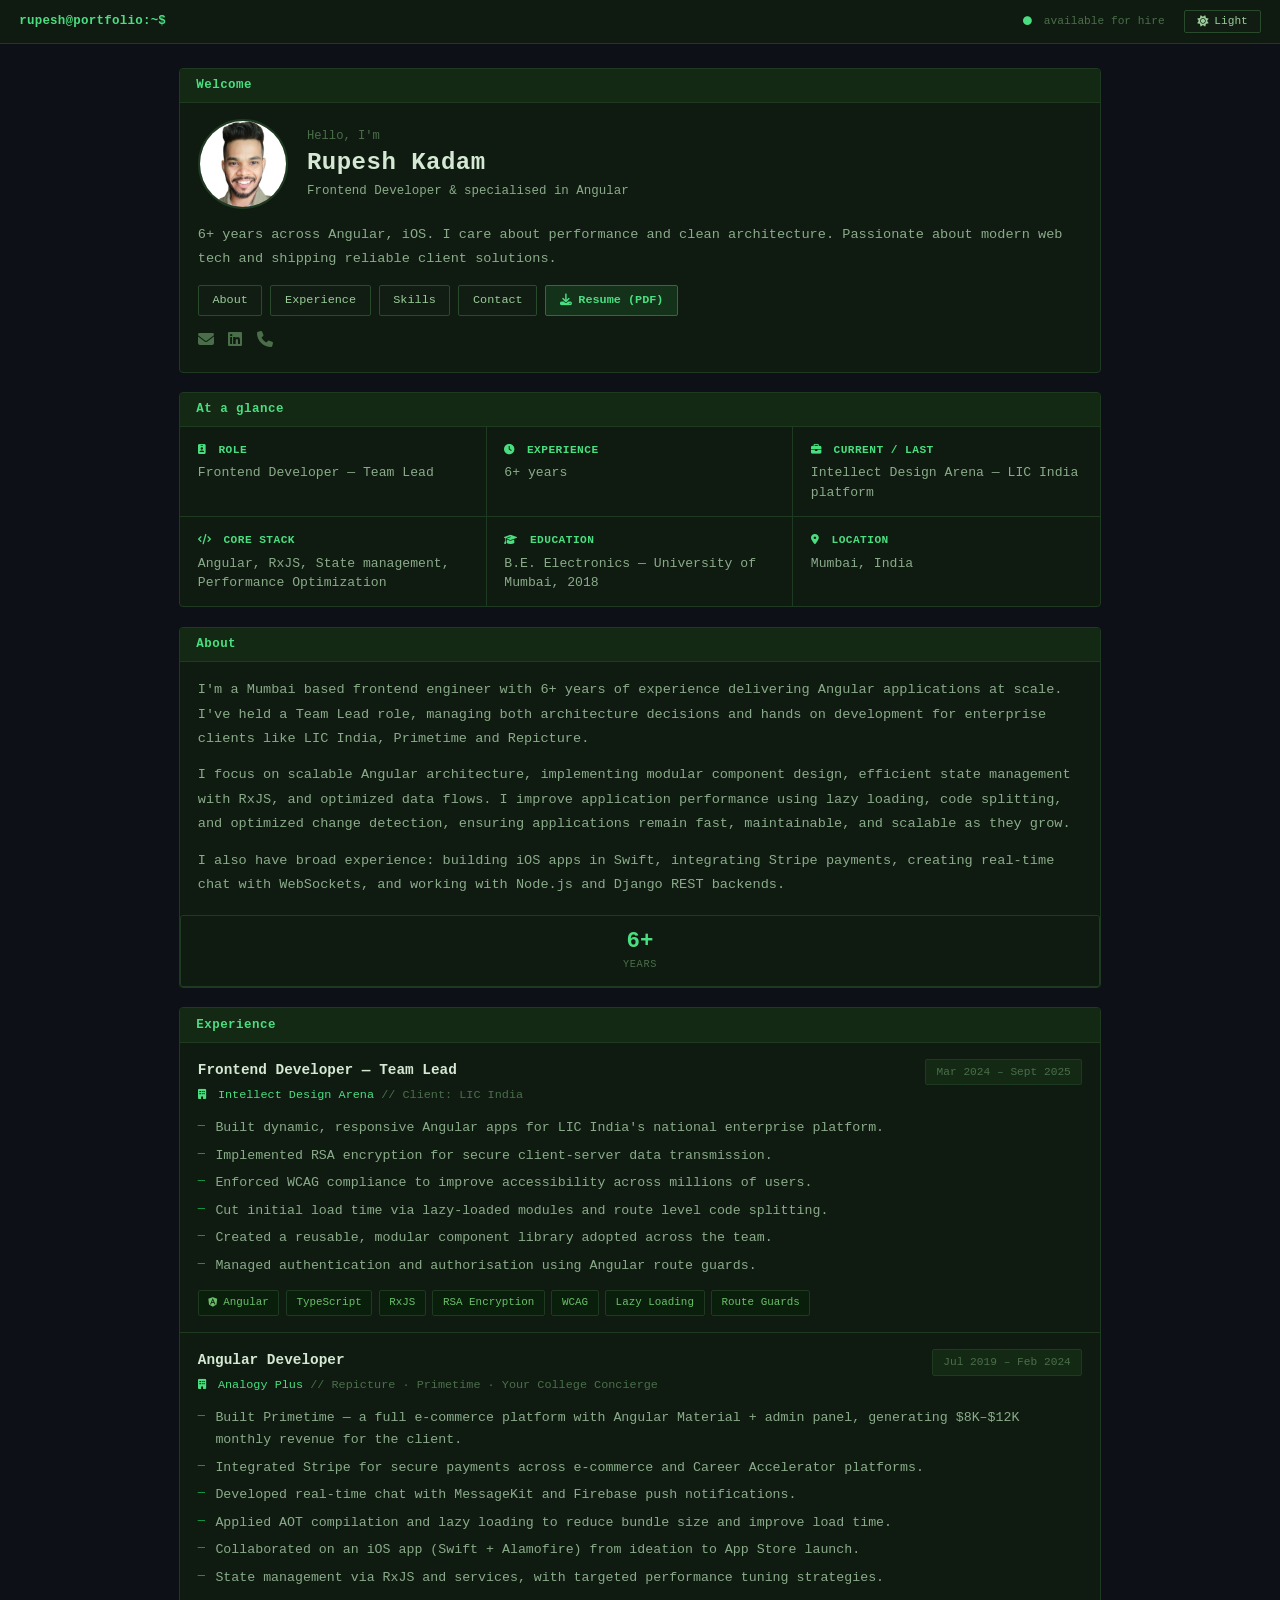
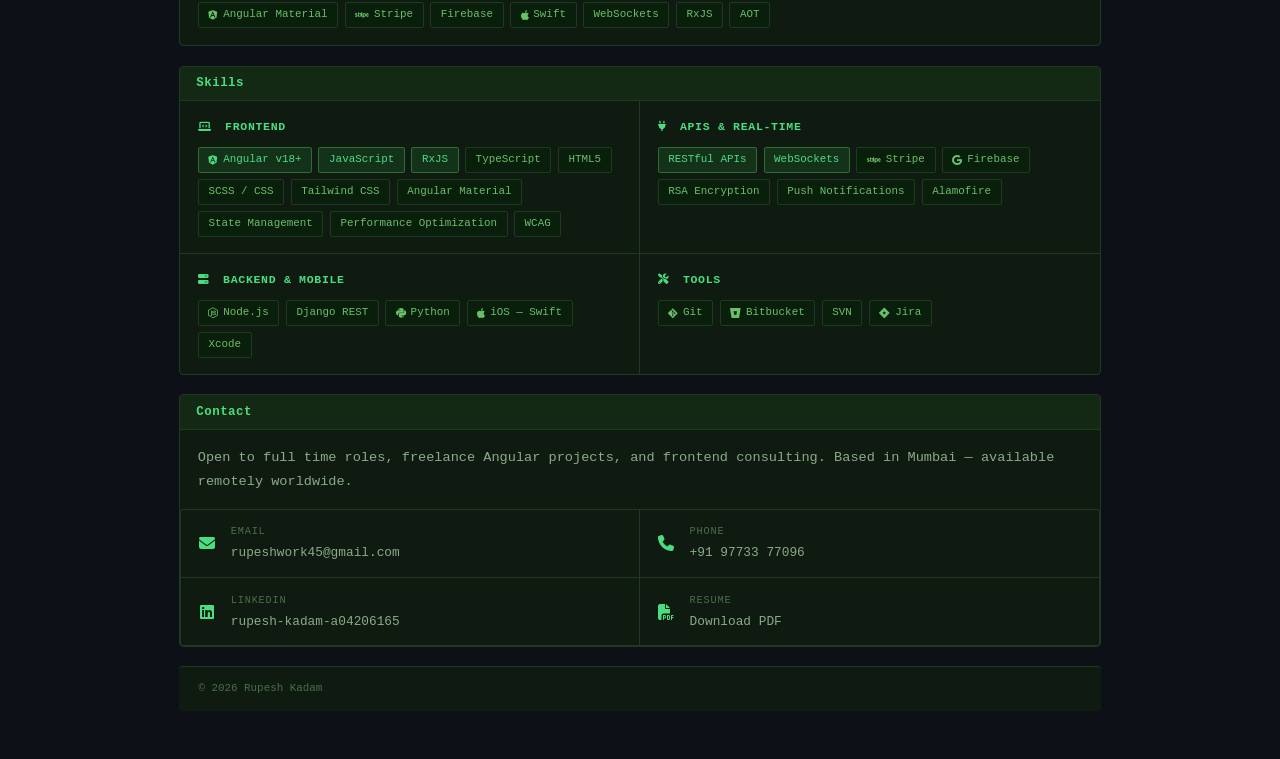
==== commit 982e16d3: "meta" ====
--- a/index.html
+++ b/index.html
@@ -25,7 +25,7 @@
   <meta property="og:image:type" content="image/png">
   <meta property="og:image:width" content="400">
   <meta property="og:image:height" content="400">
-
+ 
   <!-- Twitter -->
   <meta name="twitter:card" content="summary_large_image">
   <meta name="twitter:title" content="Rupesh Kadam — Senior Angular Developer">
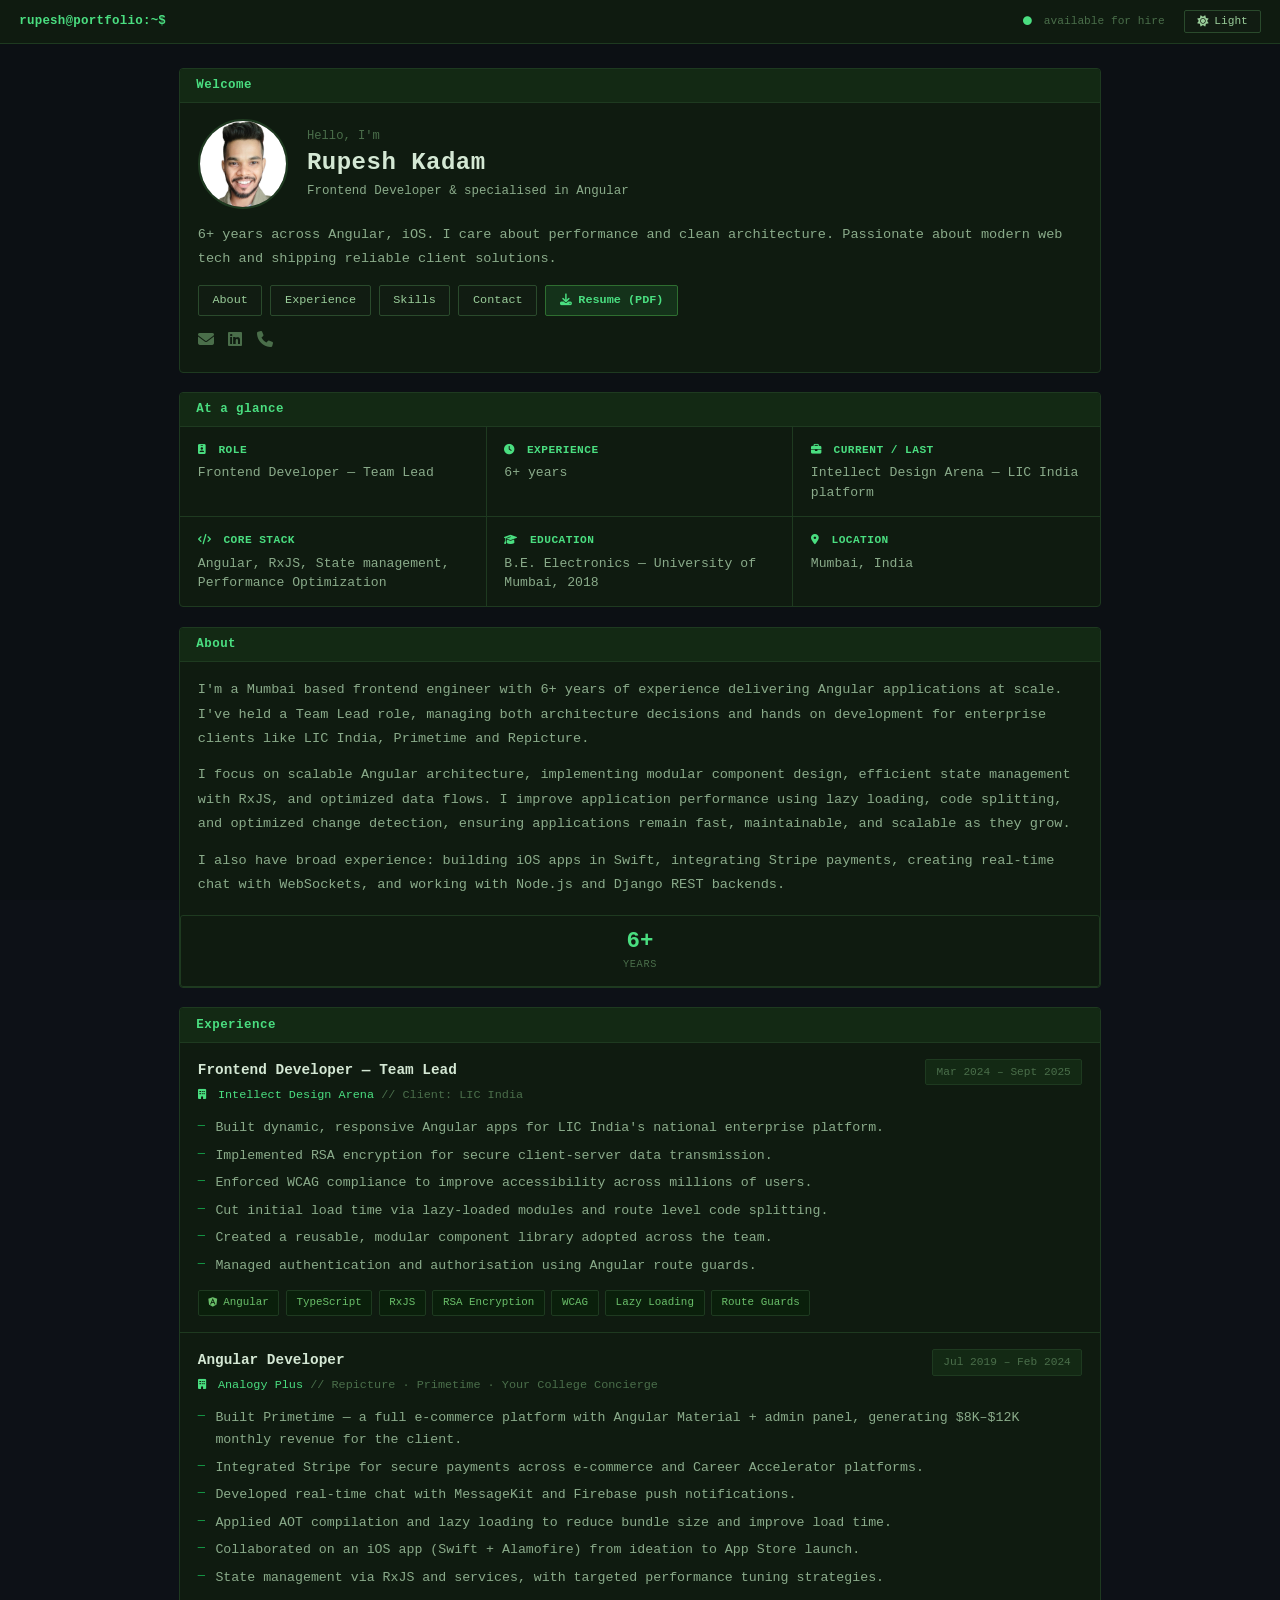
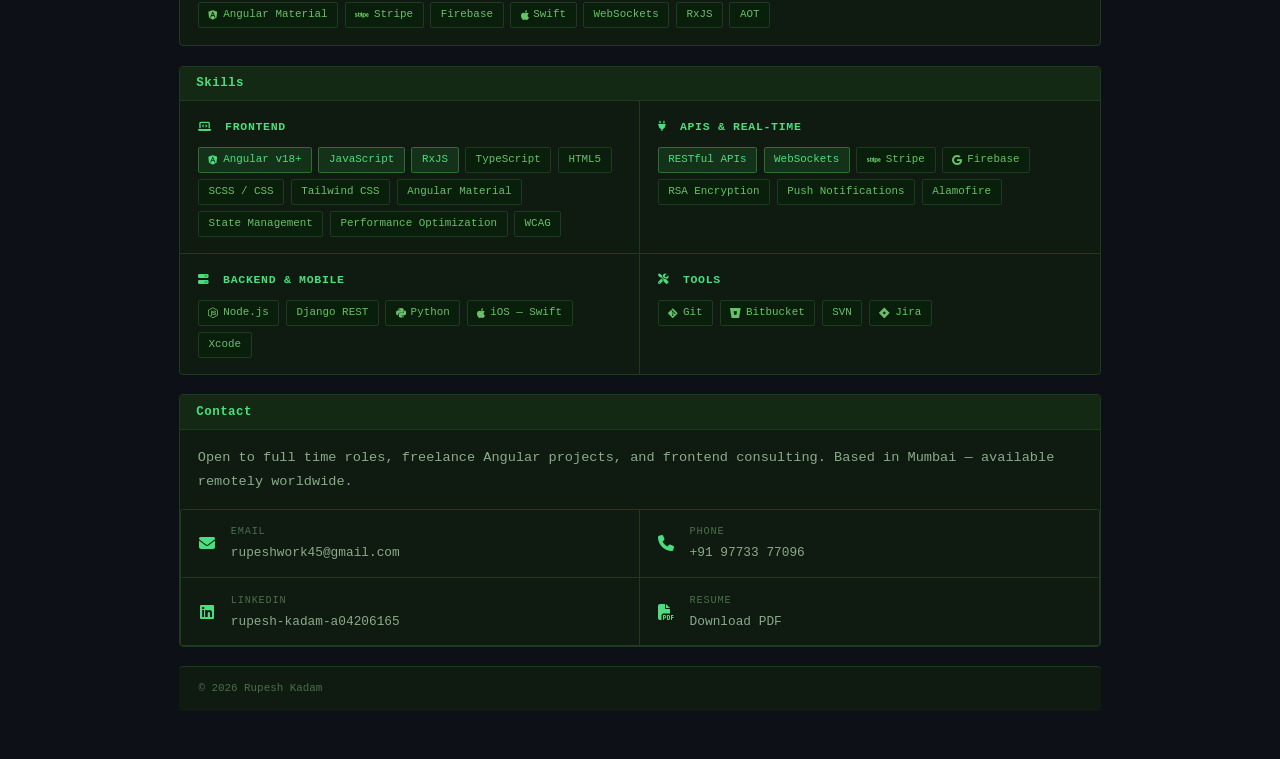
==== commit eedf45e3: "meta" ====
--- a/index.html
+++ b/index.html
@@ -17,7 +17,7 @@
     content="Senior Frontend Developer with 6+ years across Angular and iOS. Expert in scalable frontend architecture, RxJS, and high-performance applications.">
   <meta property="og:type" content="website">
   <meta property="og:image:width" content="400">
-  <meta property="og:image:height" content="400">
+  <meta property="og:image:height" content="400"> 
   <meta property="og:url" content="https://rupeshkadam.com">
 
   <meta property="og:image" content="https://rupeshkadam.com/rupesh.png">
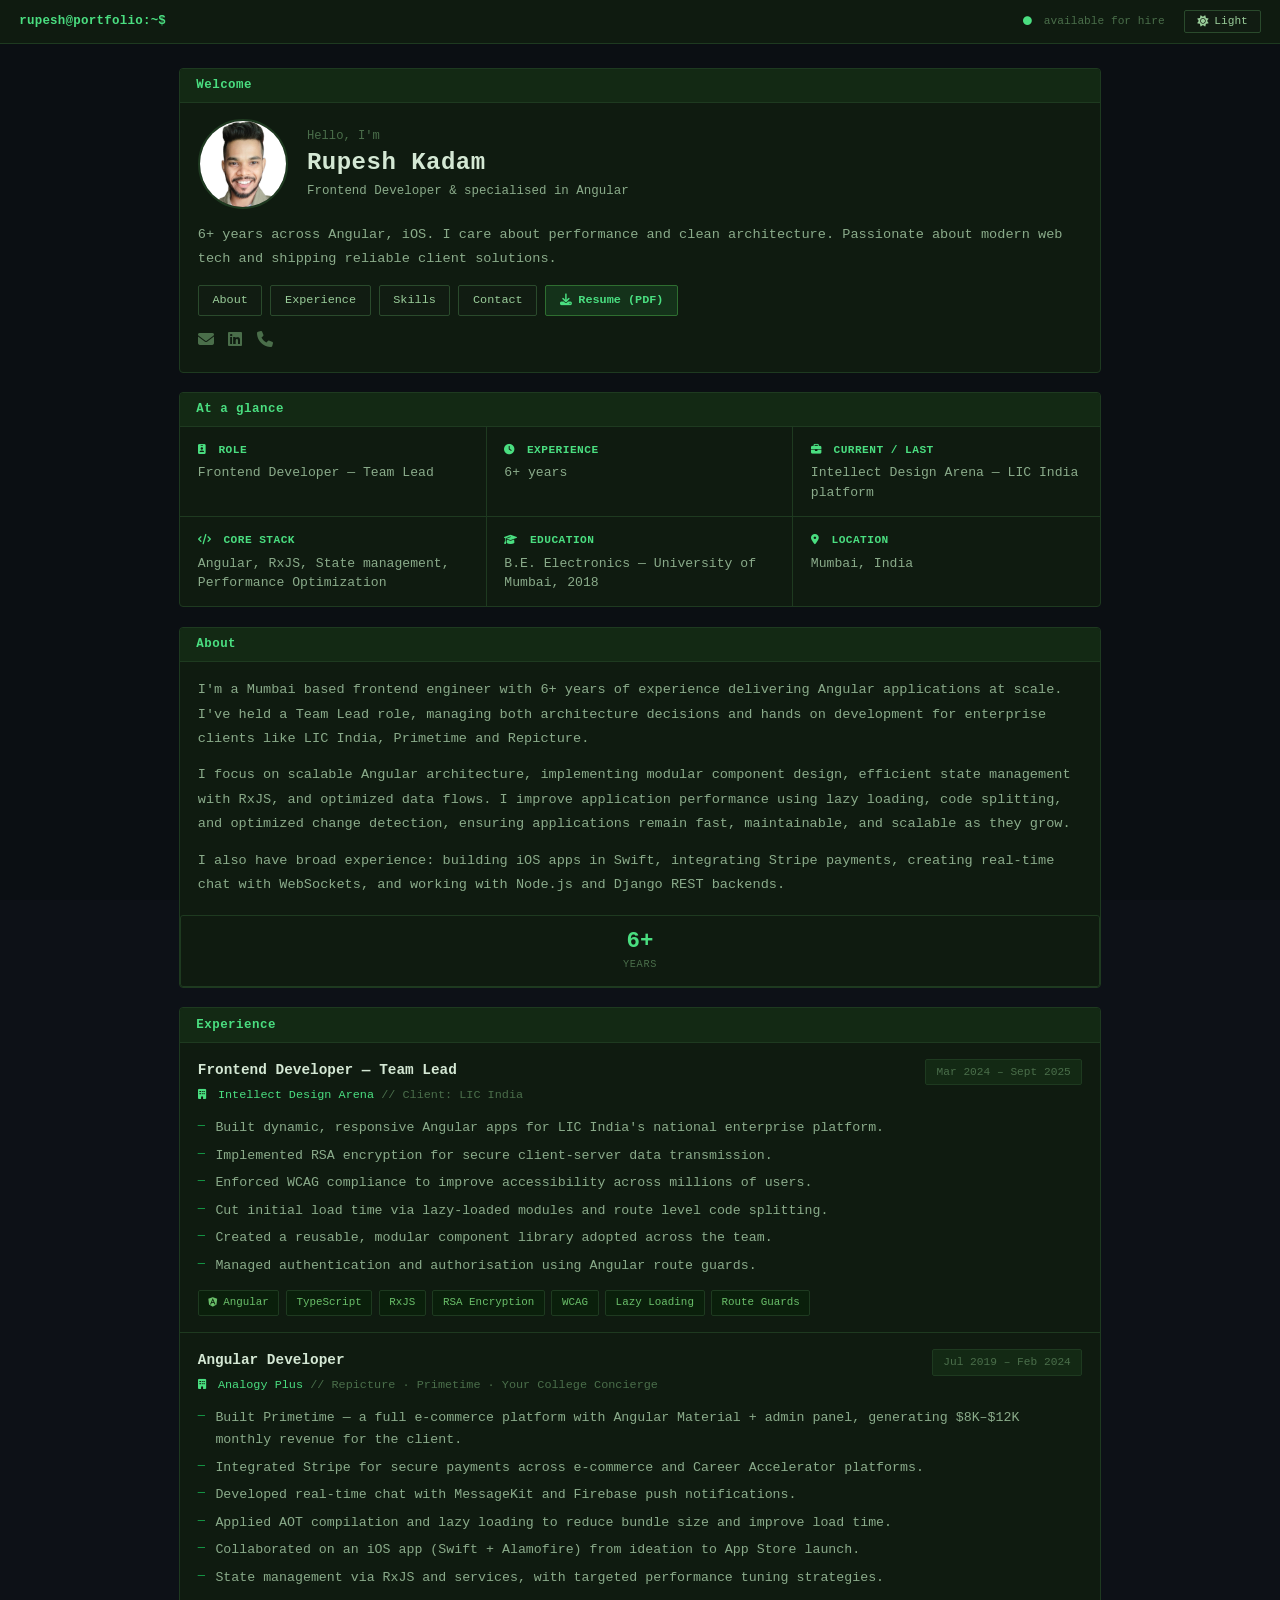
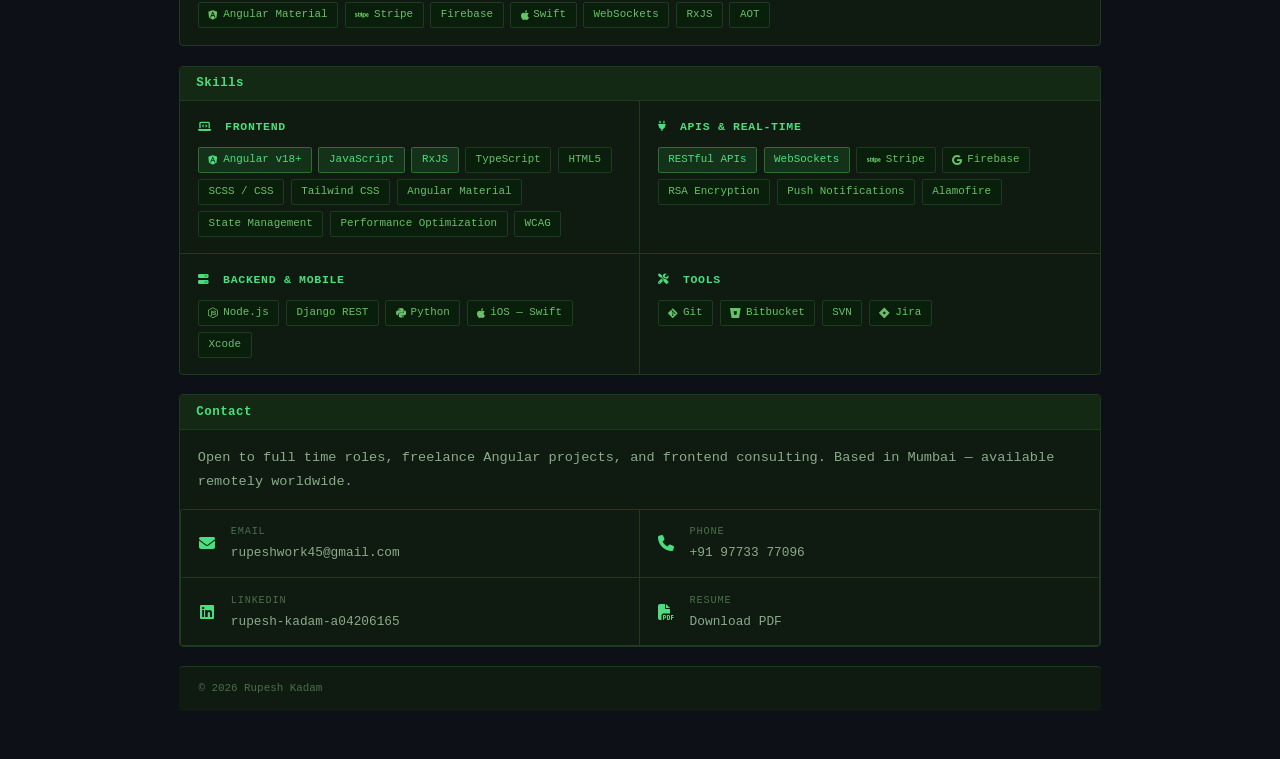
==== commit 1dd06b85: "chnages" ====
--- a/index.html
+++ b/index.html
@@ -4,7 +4,7 @@
 <head>
   <meta charset="UTF-8" />
   <meta name="viewport" content="width=device-width, initial-scale=1.0" />
-  <link rel="icon" type="image/png" href="/favicon.png">
+  <!-- <link rel="icon" type="image/png" href="/favicon.png"> -->
   <title>Rupesh Kadam — Senior Angular Developer</title>
 
   <meta name="description"
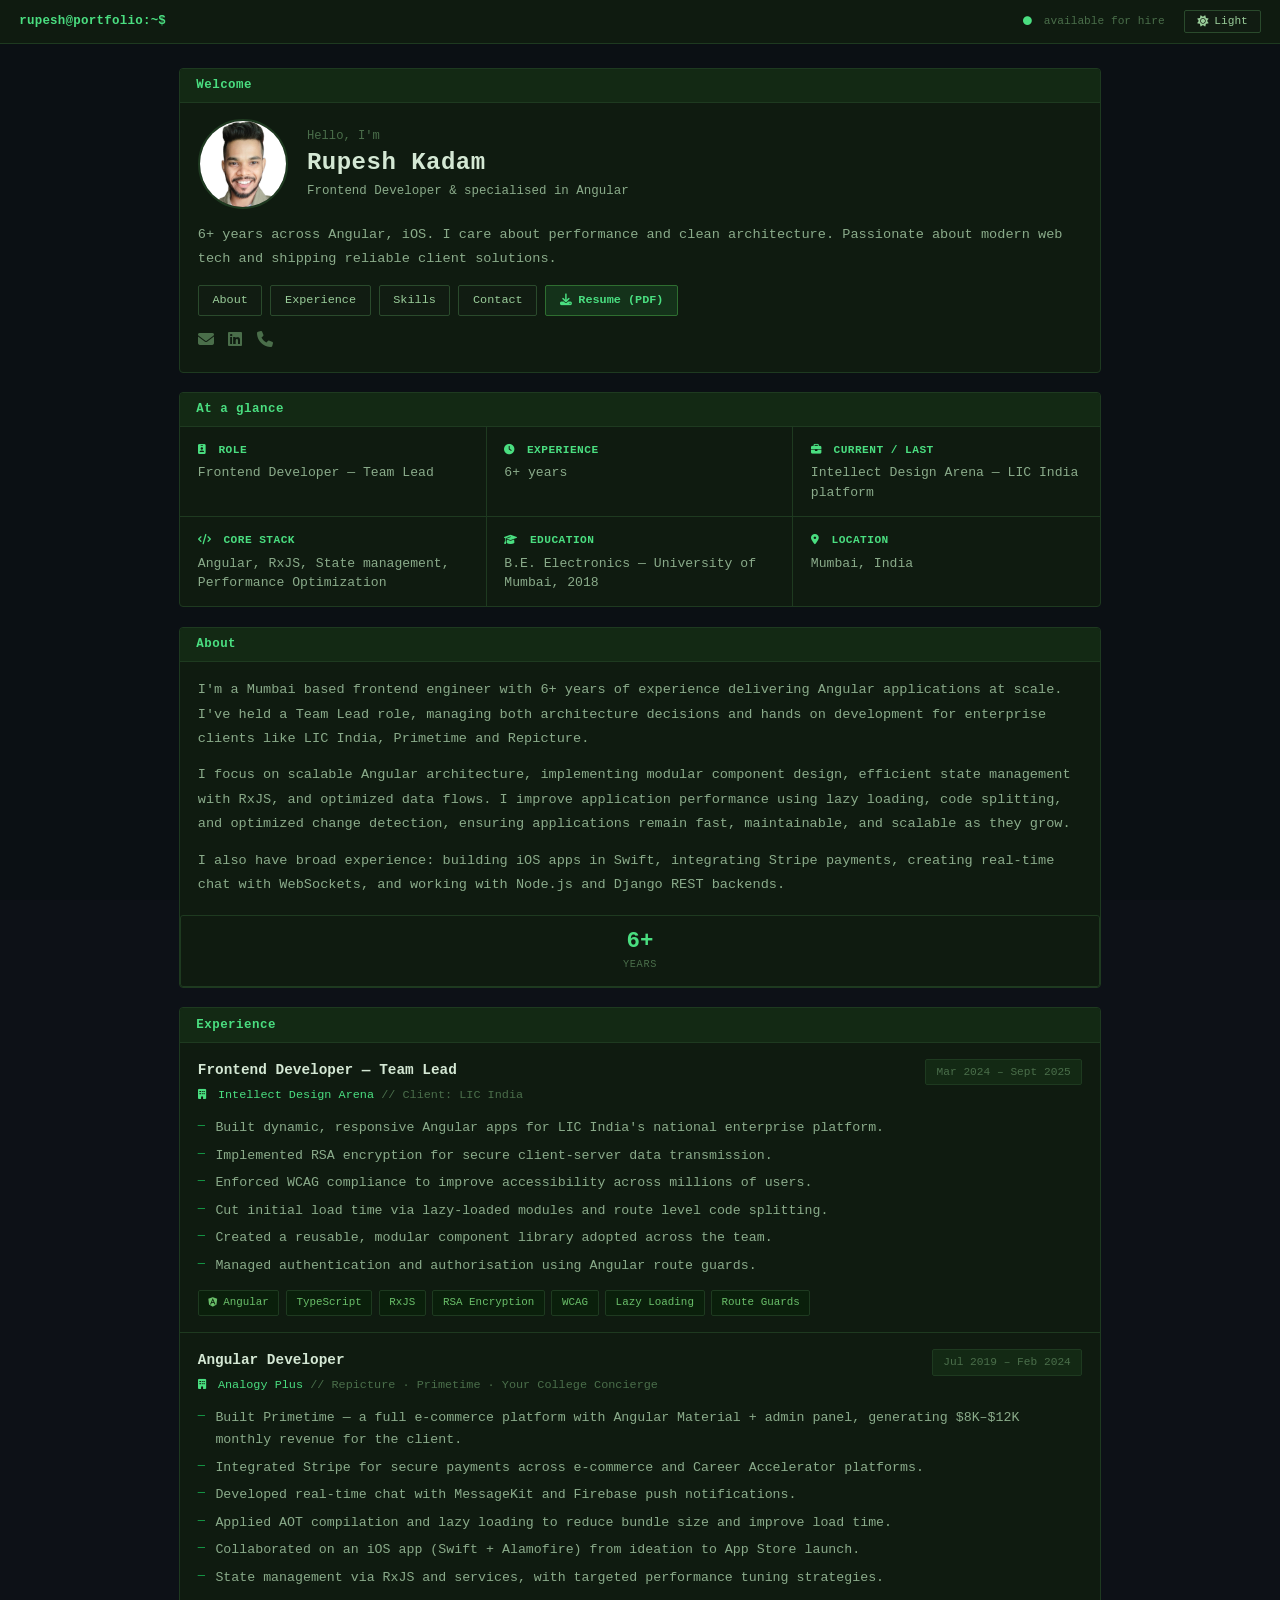
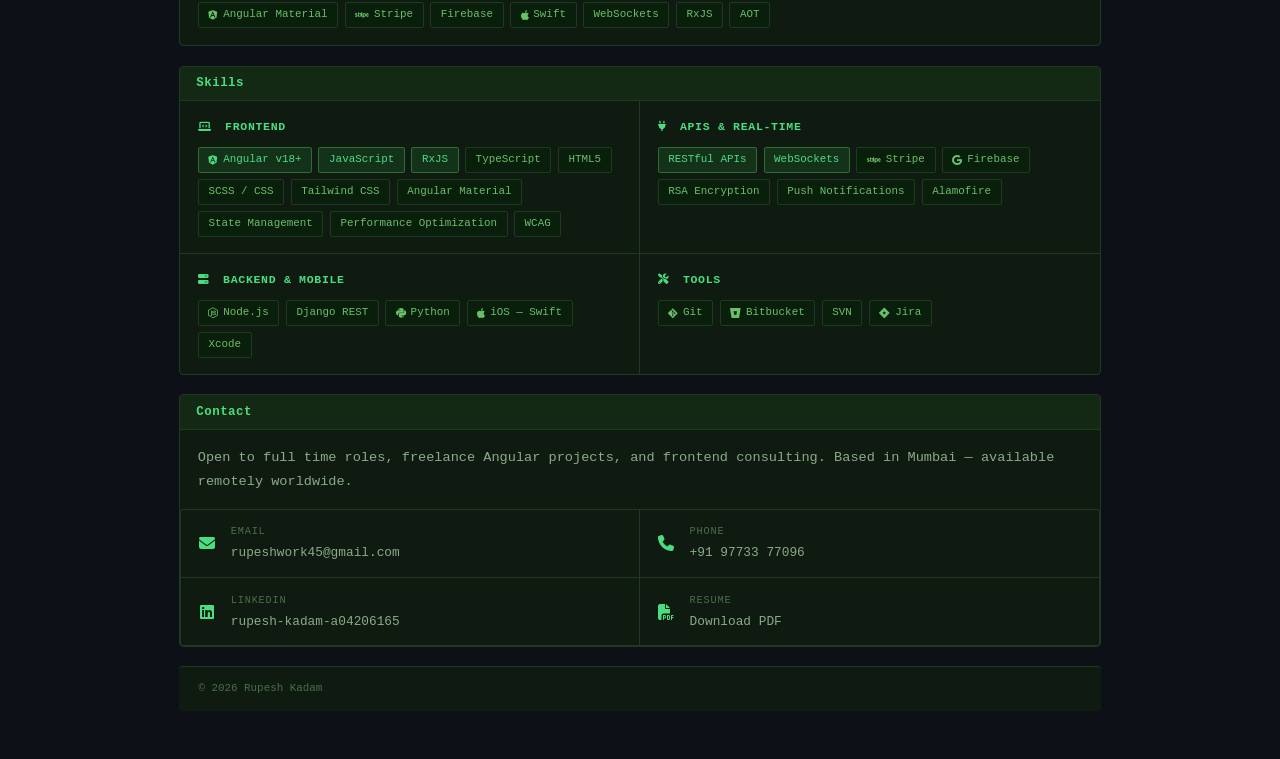
==== commit 94896713: "meta" ====
--- a/index.html
+++ b/index.html
@@ -4,7 +4,7 @@
 <head>
   <meta charset="UTF-8" />
   <meta name="viewport" content="width=device-width, initial-scale=1.0" />
-  <!-- <link rel="icon" type="image/png" href="/favicon.png"> -->
+  <link rel="icon" type="image/png" href="/favicon.png">
   <title>Rupesh Kadam — Senior Angular Developer</title>
 
   <meta name="description"
